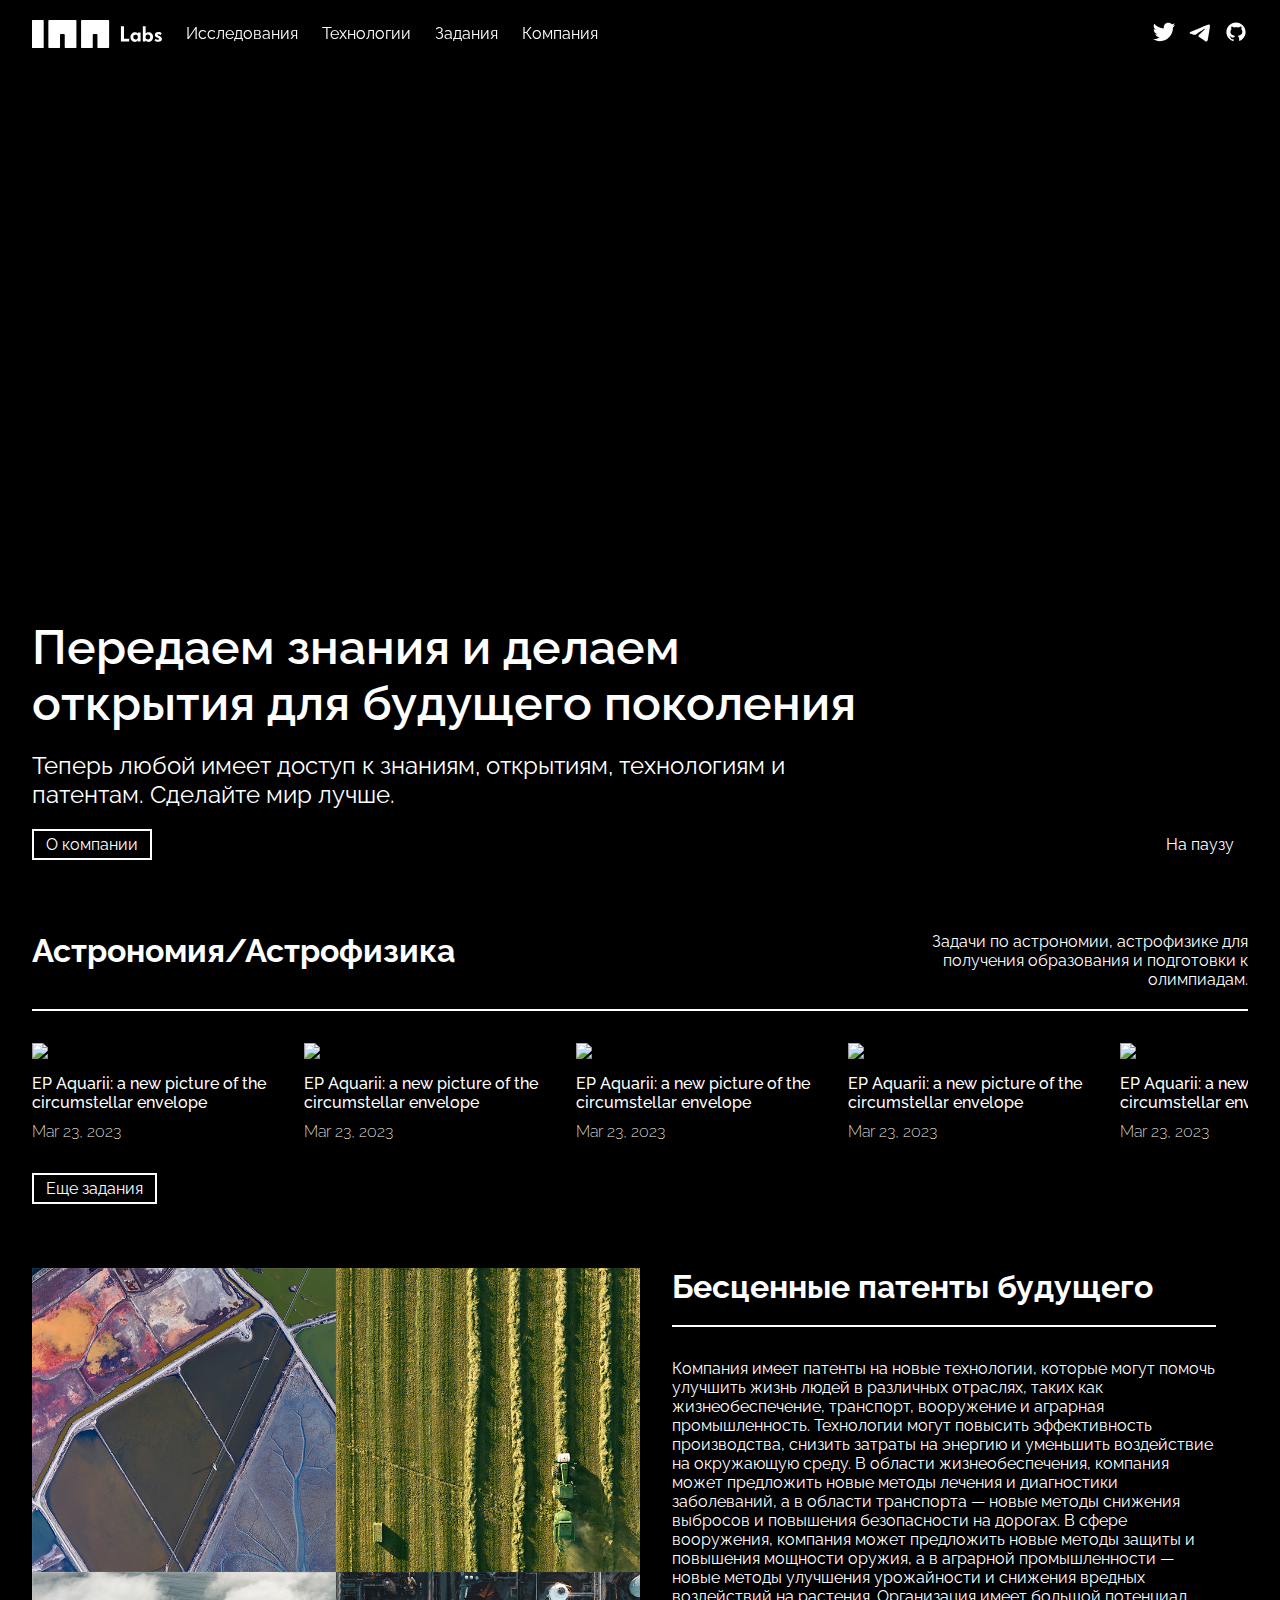
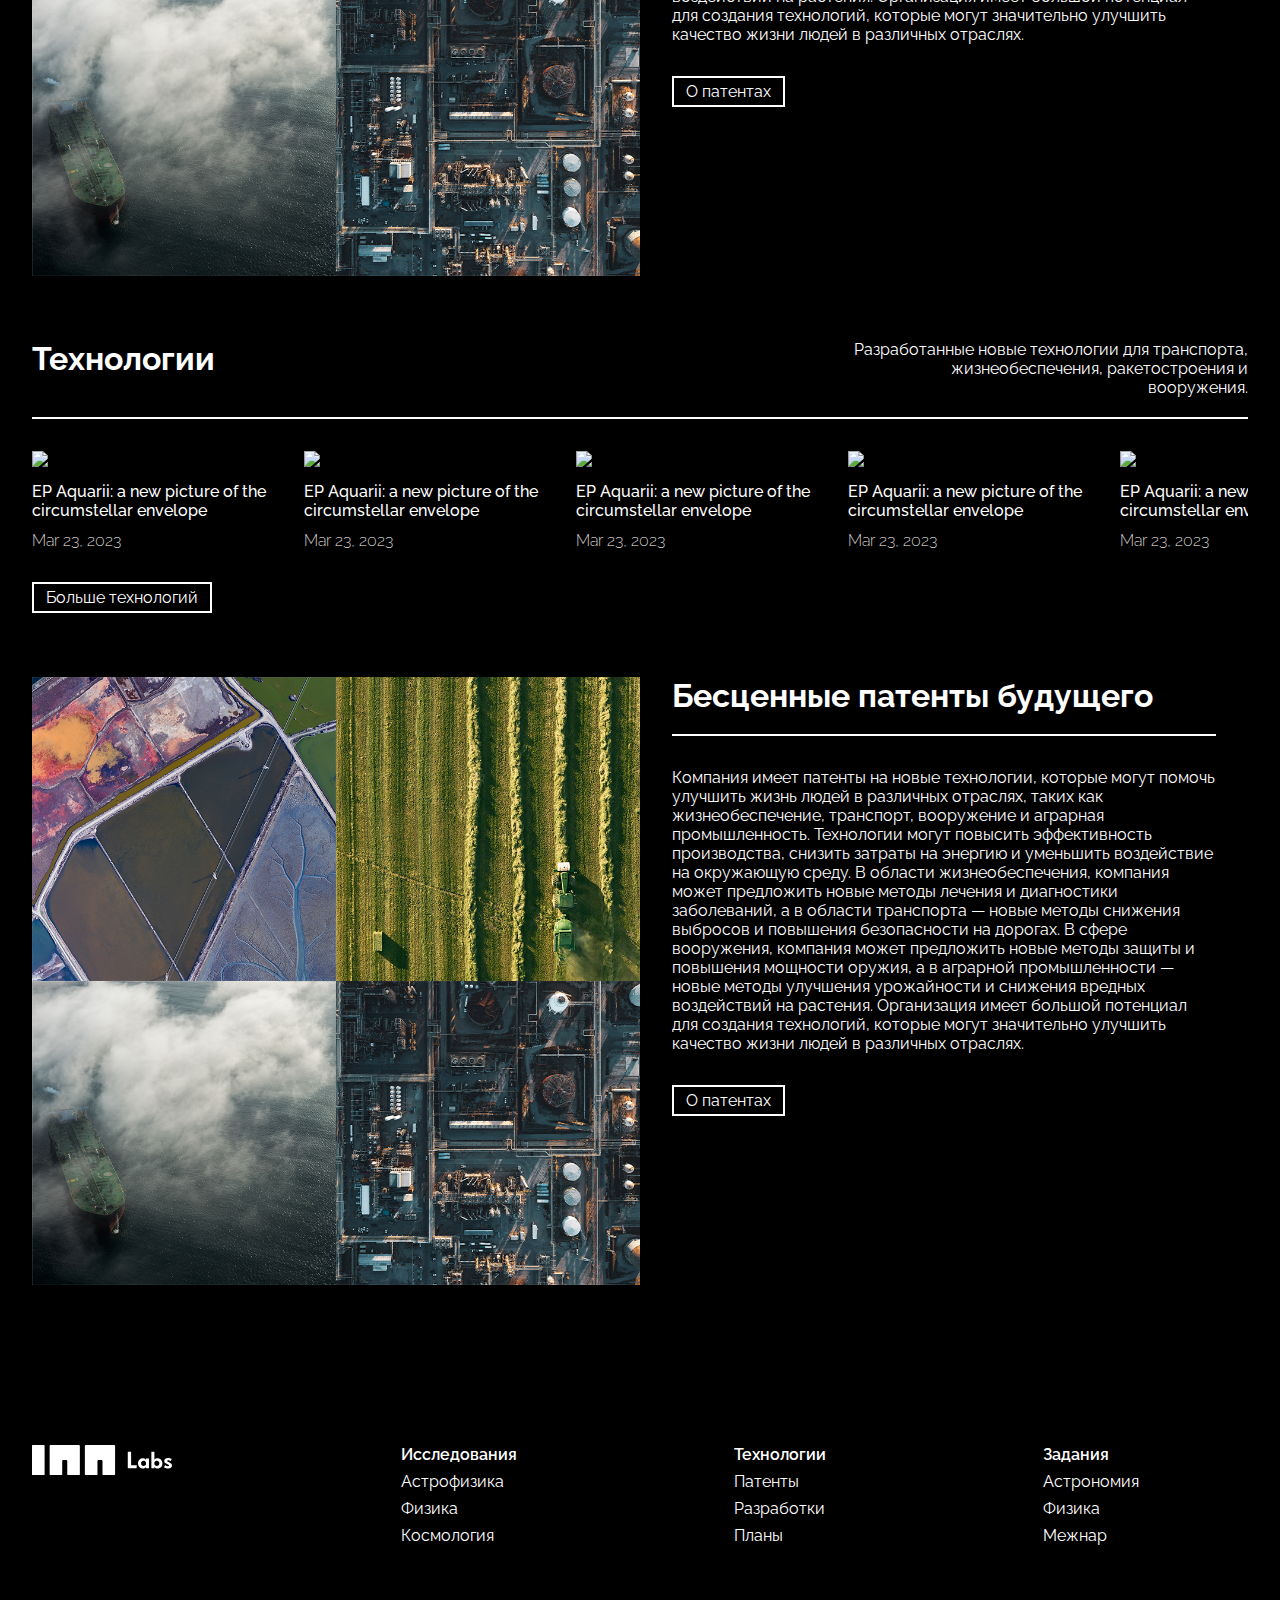
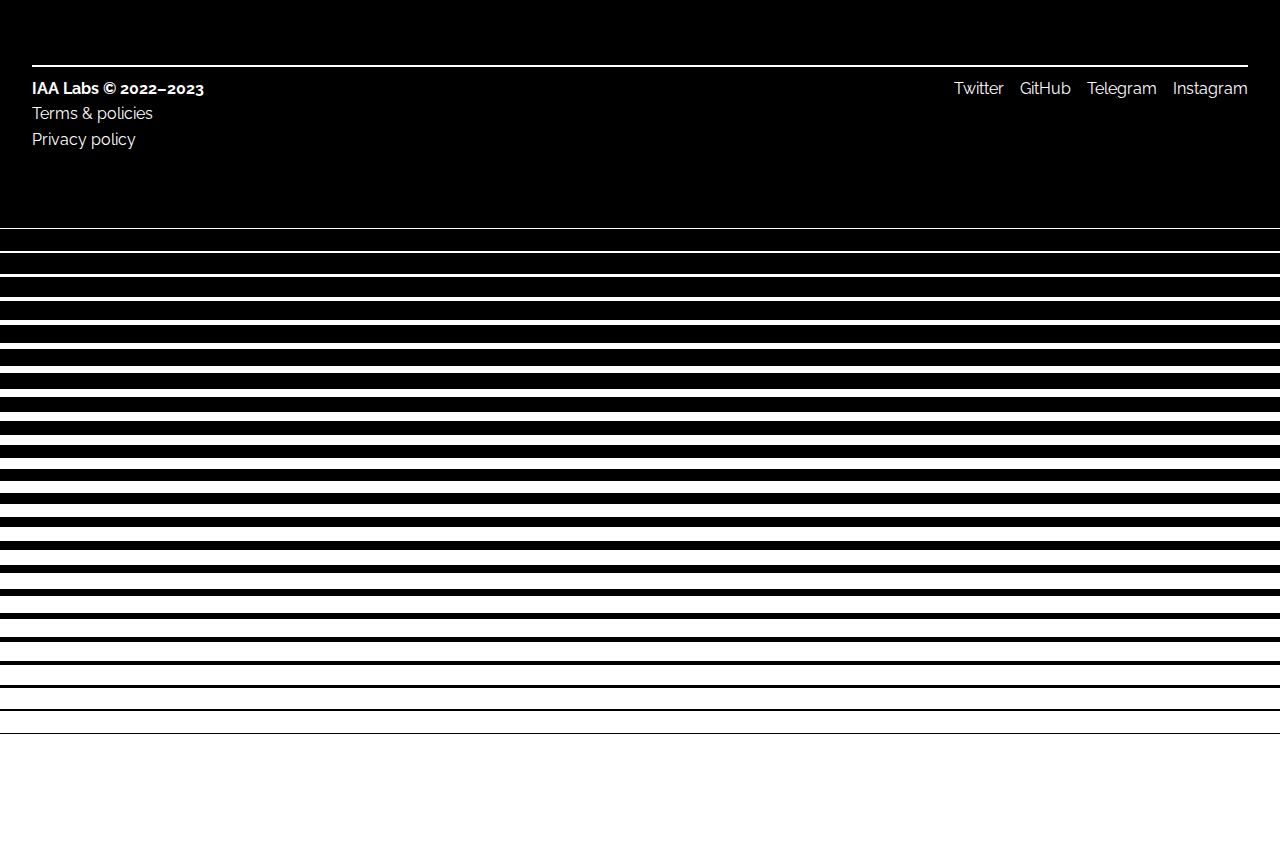
==== index.html @ f383a601 "-" ====
<!DOCTYPE html>
<html lang="en-US">

<head>
    <meta charset="utf-8">
    <title>IAA Labs</title>
    <meta name="viewport" content="width=device-width, initial-scale=1.0">
    <meta name="description" content="">
    <meta property="og:title" content="IAA Labs">
    <meta property="og:description" content="Передаем знания и делаем открытия для будущего поколения">
    <meta property="og:image"
        content="https://iaa2005/images/iaa-labs.jpeg">
    <meta property="og:image:alt" content="IAA Labs logo on the background of a spacecraft on an exoplanet where a strong storm is raging.">
    <meta name="twitter:card" content="summary_large_image">
    <meta name="twitter:site" content="@iaa2005">
    <meta name="twitter:image"
        content="https://iaa2005/images/iaa-labs.jpeg">
    <link rel="stylesheet" href="./style.css">

    <link rel="preconnect" href="https://fonts.googleapis.com">
    <link rel="preconnect" href="https://fonts.gstatic.com" crossorigin>
    <link
        href="https://fonts.googleapis.com/css2?family=Raleway:ital,wght@0,100;0,200;0,300;0,400;0,500;0,600;0,700;0,800;0,900;1,100;1,200;1,300;1,400;1,500;1,600;1,700;1,800;1,900&display=swap"
        rel="stylesheet">

    <link rel="apple-touch-icon" sizes="180x180" href="./apple-touch-icon.png">
    <link rel="icon" type="image/png" sizes="32x32" href="./favicon-32x32.png">
    <link rel="icon" type="image/png" sizes="16x16" href="./favicon-16x16.png">
    <link rel="manifest" href="./site.webmanifest">
    <script src="https://ajax.googleapis.com/ajax/libs/jquery/3.5.1/jquery.min.js"></script>
    <script type="text/javascript" src="./index.js"></script>
</head>

<body>
    <header>
        <div class="header-menu">
            <a class="logo-href" href="https://iaa2005.tk">
                <svg class="logo-img" version="1.1" xmlns="http://www.w3.org/2000/svg" x="0px" y="0px"
                    viewBox="0 0 802.7 173.2">
                    <path d="M476.4,5.2V168c0,2.9-2.3,5.2-5.2,5.2l0,0h-61.8c-2.9,0-5.2-2.3-5.2-5.2l0,0V91.8c0-2.9-2.3-5.2-5.2-5.2l0,0
                        h-18.5c-2.9,0-5.2,2.3-5.2,5.2l0,0V168c0,2.9-2.3,5.2-5.2,5.2l0,0h-61.8c-2.9,0-5.2-2.3-5.2-5.2l0,0V5.2c0-2.9,2.3-5.2,5.2-5.2l0,0
                        h162.8C474.1,0,476.4,2.3,476.4,5.2L476.4,5.2z M101.1,5.2V168c0,2.9,2.3,5.2,5.2,5.2l0,0H168c2.9,0,5.2-2.3,5.2-5.2l0,0V91.8
                        c0-2.9,2.3-5.2,5.2-5.2l0,0h18.5c2.9,0,5.2,2.3,5.2,5.2l0,0V168c0,2.9,2.3,5.2,5.2,5.2l0,0h61.8c2.9,0,5.2-2.3,5.2-5.2l0,0V5.2
                        c0-2.9-2.3-5.2-5.2-5.2l0,0H106.3C103.4,0,101.1,2.3,101.1,5.2z M68.7,0H3.5C1.6,0,0,1.6,0,3.5v166.3c0,1.9,1.6,3.5,3.5,3.5h65.2
                        c1.9,0,3.5-1.6,3.5-3.5l0,0V3.5C72.2,1.6,70.6,0,68.7,0L68.7,0L68.7,0z M601.1,116.1l-1.6,17h-50.3v-95h19.1v78
                        C568.3,116.1,601.1,116.1,601.1,116.1z M670.6,133h-17.3v-7.2c-2.4,3.3-5.1,5.7-7.9,7.1c-2.8,1.4-6.1,2.2-9.9,2.2
                        c-7.9,0-14.5-2.8-19.8-8.5s-7.9-12.8-7.9-21.3s2.7-15.6,8.2-21.1s12.3-8.4,20.5-8.4c3.3,0,6.2,0.6,8.8,1.8c2.5,1.2,5.2,3.4,8.1,6.4
                        v-6.9h17.3L670.6,133L670.6,133z M653.5,111.5V99.8c-1-2.8-2.8-5.1-5.3-6.8c-2.5-1.7-5.3-2.6-8.5-2.6c-4.2,0-7.6,1.4-10.3,4.2
                        c-2.7,2.8-4,6.4-4,10.8c0,4.5,1.3,8.2,4,11c2.7,2.9,6,4.3,10.1,4.3c3.1,0,5.9-0.8,8.4-2.5C650.5,116.6,652.3,114.4,653.5,111.5z
                         M747.8,105.4c0,8.4-2.6,15.4-7.9,21.1c-5.3,5.7-11.8,8.6-19.5,8.6c-3.8,0-7.1-0.7-10-2.2s-5.7-4-8.6-7.4v7.5h-17.3V38h17.3v46.1
                        c2.7-3,5.4-5.2,8.2-6.6s6-2.1,9.4-2.1c8.1,0,14.8,2.9,20.2,8.6C745.1,89.9,747.8,97,747.8,105.4z M730.2,105.4c0-4.4-1.4-8-4.1-10.9
                        c-2.7-2.9-6.1-4.4-10.1-4.4c-3.4,0-6.3,0.9-8.8,2.7c-2.5,1.8-4.4,4.3-5.5,7.6v10c1.2,3.3,3,5.8,5.4,7.5c2.4,1.8,5.3,2.7,8.6,2.7
                        c4,0,7.5-1.4,10.3-4.3C728.8,113.5,730.2,109.9,730.2,105.4z M802.7,118c0,4.9-1.9,9-5.7,12.1s-9,4.7-15.5,4.7
                        c-2.8,0-5.4-0.2-7.8-0.6c-2.4-0.4-4.9-1-7.3-1.9c-1.5-0.6-3-1.3-4.6-2.1c-1.5-0.8-3.2-1.7-4.9-2.8l6.1-12c2.7,1.9,5.5,3.5,8.4,4.6
                        s5.5,1.7,7.9,1.7c2.1,0,3.7-0.3,4.7-1s1.5-1.7,1.5-3.1s-0.5-2.6-1.5-3.5s-3.2-2.1-6.6-3.7l-1.6-0.7c-4.5-2-7.6-3.5-9.2-4.5
                        c-1.6-1-3.1-2.2-4.6-3.6c-1.2-1.2-2.1-2.6-2.7-4.2c-0.6-1.6-0.9-3.4-0.9-5.5c0-5.3,2-9.4,5.9-12.5c4-3.1,9.4-4.6,16.2-4.6
                        c3.7,0,7.1,0.4,10.2,1.2c3.1,0.8,6.5,2.1,10.2,4l-5.7,12.9c-2.4-1.6-4.8-2.8-7.3-3.6c-2.4-0.8-4.8-1.3-7.1-1.3c-1.8,0-3.1,0.3-4,1
                        c-0.9,0.6-1.4,1.5-1.4,2.7c0,1,0.5,1.9,1.4,2.8c0.9,0.8,2.5,1.8,4.7,2.8l1.6,0.7c7.8,3.6,13,6.8,15.6,9.6
                        C801.4,110.4,802.7,113.9,802.7,118z" />
                </svg>
            </a>
            <a class="menu-text">Исследования</a>
            <a class="menu-text">Технологии</a>
            <a class="menu-text">Задания</a>
            <a class="menu-text">Компания</a>
        </div>
        <div class="header-in-2">
            <a href="https://twitter.com/iaa2005">
                <svg class="img-social" version="1.1" xmlns="http://www.w3.org/2000/svg"
                    xmlns:xlink="http://www.w3.org/1999/xlink" x="0px" y="0px" viewBox="0 0 48 48">
                    <path d="M46.5,10c-1.7,0.7-3.4,1.3-5.2,1.5c1.9-1.1,3.4-3,4.1-5.1c-1.9,1.1-3.7,1.9-5.8,2.3c-1.9-1.9-4.3-3-6.9-3
		c-5.1,0-9.2,4.1-9.2,9.2c0,0.8,0,1.5,0.2,2.1C15.9,16.6,9.2,13,4.7,7.4c-0.9,1.3-1.3,3-1.3,4.7c0,3.2,1.7,6,4.1,7.7
		c-1.5-0.2-3-0.6-4.1-1.1c0,0,0,0,0,0.2c0,4.5,3.2,8.2,7.3,9c-0.7,0.2-1.5,0.4-2.4,0.4c-0.6,0-1.1,0-1.7-0.2
		c1.1,3.7,4.5,6.4,8.6,6.4c-3.2,2.4-7.1,3.9-11.4,3.9c-0.7,0-1.5,0-2.2-0.2c4.1,2.6,9,4.1,14.1,4.1c17.1,0,26.2-14.1,26.2-26.2
		c0-0.4,0-0.7,0-1.1C43.7,13.6,45.2,11.9,46.5,10" />
                </svg>
            </a>
            <a href="https://t.me/iaa2005">
                <svg class="img-social" version="1.1" xmlns="http://www.w3.org/2000/svg" x="0px" y="0px"
                    viewBox="0 0 96 96">
                    <path d="M11.7,47.2c25.1-11.1,57.7-24.5,62.2-26.4c11.8-4.9,15.4-3.9,13.6,6.9c-1.3,7.8-5,33.5-8,49.5
		c-1.8,9.5-5.7,10.6-12,6.5c-3-2-18.1-12-21.4-14.3c-3-2.1-7.1-4.7-1.9-9.8c1.8-1.8,13.9-13.3,23.3-22.3c1.2-1.2-0.3-3.1-1.7-2.2
		C53,43.5,35.4,55.2,33.2,56.8c-3.4,2.3-6.6,3.4-12.5,1.7c-4.4-1.3-8.7-2.8-10.4-3.4C3.9,52.9,5.4,50,11.7,47.2z" />
                </svg>
            </a>
            <a href="https://github.com/iaa2005">
                <svg class="img-social" version="1.1" id="Слой_1" xmlns="http://www.w3.org/2000/svg" x="0px" y="0px"
                    viewBox="0 0 90 90">
                    <path d="M45,9C25.1,9,9,25.1,9,45c0,16.9,11.6,31,27.3,34.9c-0.2-0.5-0.3-1.1-0.3-1.8V72c-1.5,0-3.9,0-4.5,0
		c-2.5,0-4.7-1.1-5.7-3c-1.2-2.2-1.4-5.5-4.3-7.6c-0.9-0.7-0.2-1.5,0.8-1.4c1.8,0.5,3.4,1.8,4.8,3.7c1.4,1.9,2.1,2.3,4.8,2.3
		c1.3,0,3.2-0.1,5.1-0.4c1-2.5,2.7-4.8,4.8-5.9C29.7,58.5,24,52.6,24,44.5c0-3.5,1.5-6.9,4-9.7c-0.8-2.8-1.9-8.6,0.3-10.8
		c5.4,0,8.7,3.5,9.4,4.4c2.7-0.9,5.6-1.4,8.7-1.4c3.1,0,6.1,0.5,8.8,1.4c0.8-0.9,4-4.4,9.4-4.4c2.2,2.2,1.1,8,0.3,10.8
		c2.5,2.8,4,6.2,4,9.7c0,8.1-5.7,14.1-17.7,15.3c3.3,1.7,5.7,6.6,5.7,10.2v8.2c0,0.3-0.1,0.5-0.1,0.8C70.9,74,81,60.7,81,45
		C81,25.1,64.9,9,45,9z" />
                </svg>
            </a>
        </div>
    </header>
    <div class="intro-div">
        <video class="video-intro-bg" id="video-intro-bg" src="./videos/intro-2.mp4" autoplay muted loop></video>
        <div class="intro-text">
            <div class="intro-text-in">
                <h1>Передаем знания и делаем открытия для будущего поколения</h1>
                <h2>Теперь любой имеет доступ к знаниям, открытиям, технологиям и патентам. Сделайте мир лучше.</h2>
                <button>О компании</button>
            </div>
        </div>
        <button class="pause-btn" id="pause-btn">На паузу</button>
    </div>
    <div class="docs-div">
        <div class="header-docs">
            <h1>Астрономия/Астрофизика</h1>
            <span>Задачи по астрономии, астрофизике для получения образования и подготовки к олимпиадам.</span>
        </div>
        <div class="rule"></div>
        <div class="docs-menu">
            <a class="doc-menu" href="https://arxiv.org/pdf/2304.01520.pdf">
                <img src="./images/asset-2.png">
                <h1>EP Aquarii: a new picture of the circumstellar envelope</h1>
                <span>Mar 23, 2023</span>
            </a>
            <a class="doc-menu" href="https://arxiv.org/pdf/2304.01520.pdf">
                <img src="./images/asset-2.png">
                <h1>EP Aquarii: a new picture of the circumstellar envelope</h1>
                <span>Mar 23, 2023</span>
            </a>
            <a class="doc-menu" href="https://arxiv.org/pdf/2304.01520.pdf">
                <img src="./images/asset-2.png">
                <h1>EP Aquarii: a new picture of the circumstellar envelope</h1>
                <span>Mar 23, 2023</span>
            </a>
            <a class="doc-menu" href="https://arxiv.org/pdf/2304.01520.pdf">
                <img src="./images/asset-2.png">
                <h1>EP Aquarii: a new picture of the circumstellar envelope</h1>
                <span>Mar 23, 2023</span>
            </a>
            <a class="doc-menu" href="https://arxiv.org/pdf/2304.01520.pdf">
                <img src="./images/asset-2.png">
                <h1>EP Aquarii: a new picture of the circumstellar envelope</h1>
                <span>Mar 23, 2023</span>
            </a>
            <a class="doc-menu" href="https://arxiv.org/pdf/2304.01520.pdf">
                <img src="./images/asset-2.png">
                <h1>EP Aquarii: a new picture of the circumstellar envelope</h1>
                <span>Mar 23, 2023</span>
            </a>
            <a class="doc-menu" href="https://arxiv.org/pdf/2304.01520.pdf">
                <img src="./images/asset-2.png">
                <h1>EP Aquarii: a new picture of the circumstellar envelope</h1>
                <span>Mar 23, 2023</span>
            </a>
        </div>
        <button class="white-btn">Еще задания</button>
    </div>

    <div class="project-div">
        <img src="./images/thechs.png">
        <div class="project-div-text">
            <h1>Бесценные патенты будущего</h1>
            <div class="rule"></div>
            <span>
                Компания имеет патенты на новые технологии, которые могут помочь улучшить жизнь людей в различных
                отраслях, таких как жизнеобеспечение, транспорт, вооружение и аграрная промышленность. Технологии могут
                повысить эффективность производства, снизить затраты на энергию и уменьшить воздействие на окружающую
                среду. В области жизнеобеспечения, компания может предложить новые методы лечения и диагностики
                заболеваний, а в области транспорта — новые методы снижения выбросов и повышения безопасности на
                дорогах. В сфере вооружения, компания может предложить новые методы защиты и повышения мощности оружия,
                а в аграрной промышленности — новые методы улучшения урожайности и снижения вредных воздействий на
                растения. Организация имеет большой потенциал для создания технологий, которые могут значительно
                улучшить качество жизни людей в различных отраслях.
            </span>
            <button class="white-btn">О патентах</button>
        </div>
    </div>

    <div class="docs-div">
        <div class="header-docs">
            <h1>Технологии</h1>
            <span>Разработанные новые технологии для транспорта, жизнеобеспечения, ракетостроения и вооружения.</span>
        </div>
        <div class="rule"></div>
        <div class="docs-menu">
            <a class="doc-menu" href="https://arxiv.org/pdf/2304.01520.pdf">
                <img src="./images/asset-2.png">
                <h1>EP Aquarii: a new picture of the circumstellar envelope</h1>
                <span>Mar 23, 2023</span>
            </a>
            <a class="doc-menu" href="https://arxiv.org/pdf/2304.01520.pdf">
                <img src="./images/asset-2.png">
                <h1>EP Aquarii: a new picture of the circumstellar envelope</h1>
                <span>Mar 23, 2023</span>
            </a>
            <a class="doc-menu" href="https://arxiv.org/pdf/2304.01520.pdf">
                <img src="./images/asset-2.png">
                <h1>EP Aquarii: a new picture of the circumstellar envelope</h1>
                <span>Mar 23, 2023</span>
            </a>
            <a class="doc-menu" href="https://arxiv.org/pdf/2304.01520.pdf">
                <img src="./images/asset-2.png">
                <h1>EP Aquarii: a new picture of the circumstellar envelope</h1>
                <span>Mar 23, 2023</span>
            </a>
            <a class="doc-menu" href="https://arxiv.org/pdf/2304.01520.pdf">
                <img src="./images/asset-2.png">
                <h1>EP Aquarii: a new picture of the circumstellar envelope</h1>
                <span>Mar 23, 2023</span>
            </a>
            <a class="doc-menu" href="https://arxiv.org/pdf/2304.01520.pdf">
                <img src="./images/asset-2.png">
                <h1>EP Aquarii: a new picture of the circumstellar envelope</h1>
                <span>Mar 23, 2023</span>
            </a>
            <a class="doc-menu" href="https://arxiv.org/pdf/2304.01520.pdf">
                <img src="./images/asset-2.png">
                <h1>EP Aquarii: a new picture of the circumstellar envelope</h1>
                <span>Mar 23, 2023</span>
            </a>
        </div>
        <button class="white-btn">Больше технологий</button>

    </div>

    <div class="project-div">
        <img src="./images/thechs.png">
        <div class="project-div-text">
            <h1>Бесценные патенты будущего</h1>
            <div class="rule"></div>
            <span>
                Компания имеет патенты на новые технологии, которые могут помочь улучшить жизнь людей в различных
                отраслях, таких как жизнеобеспечение, транспорт, вооружение и аграрная промышленность. Технологии могут
                повысить эффективность производства, снизить затраты на энергию и уменьшить воздействие на окружающую
                среду. В области жизнеобеспечения, компания может предложить новые методы лечения и диагностики
                заболеваний, а в области транспорта — новые методы снижения выбросов и повышения безопасности на
                дорогах. В сфере вооружения, компания может предложить новые методы защиты и повышения мощности оружия,
                а в аграрной промышленности — новые методы улучшения урожайности и снижения вредных воздействий на
                растения. Организация имеет большой потенциал для создания технологий, которые могут значительно
                улучшить качество жизни людей в различных отраслях.
            </span>
            <button class="white-btn">О патентах</button>
        </div>
    </div>

    <!-- <div class="docs-div">
        <div class="rule"></div>
        <div class="header-docs">
            <h1>Астрономия/Астрофизика</h1>
            <span>Задачи по астрономии, астрофизике для получения образования и подготовки к олимпиадам.</span>
        </div>
    </div> -->


    <footer>
        <div class="website-map">
            <a class="logo-footer-href" href="https://iaa2005.tk">
                <svg class="logo-footer" version="1.1" xmlns="http://www.w3.org/2000/svg" x="0px" y="0px"
                    viewBox="0 0 802.7 173.2">
                    <path d="M476.4,5.2V168c0,2.9-2.3,5.2-5.2,5.2l0,0h-61.8c-2.9,0-5.2-2.3-5.2-5.2l0,0V91.8c0-2.9-2.3-5.2-5.2-5.2l0,0
                    h-18.5c-2.9,0-5.2,2.3-5.2,5.2l0,0V168c0,2.9-2.3,5.2-5.2,5.2l0,0h-61.8c-2.9,0-5.2-2.3-5.2-5.2l0,0V5.2c0-2.9,2.3-5.2,5.2-5.2l0,0
                    h162.8C474.1,0,476.4,2.3,476.4,5.2L476.4,5.2z M101.1,5.2V168c0,2.9,2.3,5.2,5.2,5.2l0,0H168c2.9,0,5.2-2.3,5.2-5.2l0,0V91.8
                    c0-2.9,2.3-5.2,5.2-5.2l0,0h18.5c2.9,0,5.2,2.3,5.2,5.2l0,0V168c0,2.9,2.3,5.2,5.2,5.2l0,0h61.8c2.9,0,5.2-2.3,5.2-5.2l0,0V5.2
                    c0-2.9-2.3-5.2-5.2-5.2l0,0H106.3C103.4,0,101.1,2.3,101.1,5.2z M68.7,0H3.5C1.6,0,0,1.6,0,3.5v166.3c0,1.9,1.6,3.5,3.5,3.5h65.2
                    c1.9,0,3.5-1.6,3.5-3.5l0,0V3.5C72.2,1.6,70.6,0,68.7,0L68.7,0L68.7,0z M601.1,116.1l-1.6,17h-50.3v-95h19.1v78
                    C568.3,116.1,601.1,116.1,601.1,116.1z M670.6,133h-17.3v-7.2c-2.4,3.3-5.1,5.7-7.9,7.1c-2.8,1.4-6.1,2.2-9.9,2.2
                    c-7.9,0-14.5-2.8-19.8-8.5s-7.9-12.8-7.9-21.3s2.7-15.6,8.2-21.1s12.3-8.4,20.5-8.4c3.3,0,6.2,0.6,8.8,1.8c2.5,1.2,5.2,3.4,8.1,6.4
                    v-6.9h17.3L670.6,133L670.6,133z M653.5,111.5V99.8c-1-2.8-2.8-5.1-5.3-6.8c-2.5-1.7-5.3-2.6-8.5-2.6c-4.2,0-7.6,1.4-10.3,4.2
                    c-2.7,2.8-4,6.4-4,10.8c0,4.5,1.3,8.2,4,11c2.7,2.9,6,4.3,10.1,4.3c3.1,0,5.9-0.8,8.4-2.5C650.5,116.6,652.3,114.4,653.5,111.5z
                     M747.8,105.4c0,8.4-2.6,15.4-7.9,21.1c-5.3,5.7-11.8,8.6-19.5,8.6c-3.8,0-7.1-0.7-10-2.2s-5.7-4-8.6-7.4v7.5h-17.3V38h17.3v46.1
                    c2.7-3,5.4-5.2,8.2-6.6s6-2.1,9.4-2.1c8.1,0,14.8,2.9,20.2,8.6C745.1,89.9,747.8,97,747.8,105.4z M730.2,105.4c0-4.4-1.4-8-4.1-10.9
                    c-2.7-2.9-6.1-4.4-10.1-4.4c-3.4,0-6.3,0.9-8.8,2.7c-2.5,1.8-4.4,4.3-5.5,7.6v10c1.2,3.3,3,5.8,5.4,7.5c2.4,1.8,5.3,2.7,8.6,2.7
                    c4,0,7.5-1.4,10.3-4.3C728.8,113.5,730.2,109.9,730.2,105.4z M802.7,118c0,4.9-1.9,9-5.7,12.1s-9,4.7-15.5,4.7
                    c-2.8,0-5.4-0.2-7.8-0.6c-2.4-0.4-4.9-1-7.3-1.9c-1.5-0.6-3-1.3-4.6-2.1c-1.5-0.8-3.2-1.7-4.9-2.8l6.1-12c2.7,1.9,5.5,3.5,8.4,4.6
                    s5.5,1.7,7.9,1.7c2.1,0,3.7-0.3,4.7-1s1.5-1.7,1.5-3.1s-0.5-2.6-1.5-3.5s-3.2-2.1-6.6-3.7l-1.6-0.7c-4.5-2-7.6-3.5-9.2-4.5
                    c-1.6-1-3.1-2.2-4.6-3.6c-1.2-1.2-2.1-2.6-2.7-4.2c-0.6-1.6-0.9-3.4-0.9-5.5c0-5.3,2-9.4,5.9-12.5c4-3.1,9.4-4.6,16.2-4.6
                    c3.7,0,7.1,0.4,10.2,1.2c3.1,0.8,6.5,2.1,10.2,4l-5.7,12.9c-2.4-1.6-4.8-2.8-7.3-3.6c-2.4-0.8-4.8-1.3-7.1-1.3c-1.8,0-3.1,0.3-4,1
                    c-0.9,0.6-1.4,1.5-1.4,2.7c0,1,0.5,1.9,1.4,2.8c0.9,0.8,2.5,1.8,4.7,2.8l1.6,0.7c7.8,3.6,13,6.8,15.6,9.6
                    C801.4,110.4,802.7,113.9,802.7,118z" />
                </svg>
            </a>
            <div class="map-menu-out">
                <div class="map-menu">
                    <span>Исследования</span>
                    <a>Астрофизика</a>
                    <a>Физика</a>
                    <a>Космология</a>
                </div>
                <div class="map-menu">
                    <span>Технологии</span>
                    <a>Патенты</a>
                    <a>Разработки</a>
                    <a>Планы</a>
                </div>
                <div class="map-menu">
                    <span>Задания</span>
                    <a>Астрономия</a>
                    <a>Физика</a>
                    <a>Межнар</a>
                </div>
            </div>
        </div>
        <div class="rule"></div>
        <div class="footer-info">
            <div class="docs-and-title">
                <h1>IAA Labs © 2022–2023</h1>
                <a href="">Terms & policies</a>
                <a href="">Privacy policy</a>
            </div>
            <div class="socials-links">
                <a href="">Twitter</a>
                <a href="">GitHub</a>
                <a href="">Telegram</a>
                <a href="">Instagram</a>
            </div>
        </div>
    </footer>

    <div class="lines" aria-hidden="true">
        <div style="margin-top:23px"><!--[-->
            <div class="bg-primary" style="margin-top:0px;height:23px"></div>
            <div class="bg-primary" style="margin-top:1px;height:22px"></div>
            <div class="bg-primary" style="margin-top:2px;height:21px"></div>
            <div class="bg-primary" style="margin-top:3px;height:20px"></div>
            <div class="bg-primary" style="margin-top:4px;height:19px"></div>
            <div class="bg-primary" style="margin-top:5px;height:18px"></div>
            <div class="bg-primary" style="margin-top:6px;height:17px"></div>
            <div class="bg-primary" style="margin-top:7px;height:16px"></div>
            <div class="bg-primary" style="margin-top:8px;height:15px"></div>
            <div class="bg-primary" style="margin-top:9px;height:14px"></div>
            <div class="bg-primary" style="margin-top:10px;height:13px"></div>
            <div class="bg-primary" style="margin-top:11px;height:12px"></div>
            <div class="bg-primary" style="margin-top:12px;height:11px"></div>
            <div class="bg-primary" style="margin-top:13px;height:10px"></div>
            <div class="bg-primary" style="margin-top:14px;height:9px"></div>
            <div class="bg-primary" style="margin-top:15px;height:8px"></div>
            <div class="bg-primary" style="margin-top:16px;height:7px"></div>
            <div class="bg-primary" style="margin-top:17px;height:6px"></div>
            <div class="bg-primary" style="margin-top:18px;height:5px"></div>
            <div class="bg-primary" style="margin-top:19px;height:4px"></div>
            <div class="bg-primary" style="margin-top:20px;height:3px"></div>
            <div class="bg-primary" style="margin-top:21px;height:2px"></div>
            <div class="bg-primary" style="margin-top:22px;height:1px"></div>
            <div class="bg-primary" style="margin-top:23px;height:0px"></div><!--]-->
            <div class="bg-primary-2"></div>
        </div>
    </div>
</body>

</html>
---- style.css ----
:root {
    --font: 'Raleway', sans-serif;
    --primary-color: white;
    --secondary-color: black;
    --secondary-color-2: black;
}

html {
    background-color: var(--secondary-color);
}

a {
    text-decoration: none;
    color: var(--primary-color);
}

body {
    background-color: var(--secondary-color);
    max-width: 1504px;
    margin: auto;
    color: var(--primary-color);
    font-family: var(--font);
}

header {
    max-width: calc(1504px - 64px);
    width: -webkit-fill-available;
    padding: 20px 32px;
    display: flex;
    position: fixed;
    align-items: center;
    z-index: 1;
    gap: 52px;
    justify-content: space-between;
    transition: background-color 0.3s;
}

.header-in-2 {
    display: flex;
    gap: 12px;
    width: fit-content;
    height: fit-content;
}

.header-in-2 a {
    color: -webkit-link;
    text-decoration-line: underline;
    cursor: auto;
}

.header-in-2 a img,
.header-in-2 a svg {
    width: 24px;
    fill: var(--primary-color);
}

.header-menu {
    display: flex;
    align-items: center;
    gap: 24px;
}

.menu-text {
    border-bottom: 1px solid transparent;
}

.menu-text:hover {
    border-bottom: 1px solid var(--primary-color);
    cursor: pointer;
}

.logo-href {
    width: 130px;
    height: fit-content;
    display: block;
}

.logo-img {
    max-width: 130px;
    display: block;
    fill: var(--primary-color);
}

.intro-div {
    height: 100vh;
    width: -webkit-fill-available;
}

.video-intro-bg {
    width: 100vw;
    height: 100vh;
    max-width: 1504px;
    object-fit: cover;
}

.intro-text {
    display: flex;
    position: absolute;
    top: 0;
    width: calc(100vw - 64px);
    max-width: calc(1504px - 64px);
    background-color: rgba(0, 0, 0, 0.15);
    height: calc(100vh - 100px);
    padding: 60px 32px 40px 32px;
    font-weight: 300;
    flex-direction: column;
}

.intro-text-in {
    height: fit-content;
    max-width: 840px;
    width: calc(100vw - 40px);
    margin-top: auto;
}

.intro-text-in h1 {
    margin-bottom: 0;
    font-weight: 600;
    font-size: 48px;
}

.intro-text-in h2 {
    margin: 20px 0px;
    font-weight: 400;
}

.intro-text-in button {
    width: fit-content;
    padding: 4px 12px;
    border: 2px solid var(--primary-color);
    background-color: transparent;
    font-family: var(--font);
    color: var(--primary-color);
    font-size: 16px;
    font-weight: 400;
}

.intro-text-in button:hover {
    cursor: pointer;
    background-color: var(--primary-color);
    color: var(--secondary-color);
}

.pause-btn {
    width: fit-content;
    padding: 6px 14px;
    border: none;
    background-color: var(--secondary-color);
    font-family: var(--font);
    color: var(--primary-color);
    font-size: 16px;
    font-weight: 400;
    position: absolute;
    bottom: 40px;
    right: calc(max(100vw - 1504px, 0px)/2 + 32px);
}

.pause-btn:hover {
    cursor: pointer;
    background-color: var(--primary-color);
    color: var(--secondary-color);
}

.docs-div {
    max-width: calc(1504px - 64px);
    padding: 32px;
}

.header-docs {
    display: flex;
    max-width: calc(1504px - 64px);
    justify-content: space-between;
}

.header-docs h1 {
    margin: 0;
}

.header-docs span {
    max-width: 400px;
    text-align: right;
}

.rule {
    margin: 20px 0px 32px 0px;
    height: 2px;
    width: -webkit-fill-available;
    max-width: calc(1504px - 64px);
    background-color: var(--primary-color);
}

.docs-menu {
    display: flex;
    gap: 32px;
    overflow-x: scroll;
}

/* Hide scrollbar for Chrome, Safari and Opera */
.docs-menu::-webkit-scrollbar {
    display: none;
}

/* Hide scrollbar for IE, Edge and Firefox */
.docs-menu {
    -ms-overflow-style: none;
    /* IE and Edge */
    scrollbar-width: none;
    /* Firefox */
}

.doc-menu {
    min-width: 240px;
    text-decoration: none;
    color: var(--primary-color);
}

.doc-menu img {
    width: -webkit-fill-available;
}

.doc-menu h1 {
    font-size: 16px;
    font-weight: 500;
}

.doc-menu span {
    font-size: 16px;
    font-weight: 200;
}

.white-btn {
    width: fit-content;
    padding: 4px 12px;
    border: 2px solid var(--primary-color);
    background-color: transparent;
    font-family: var(--font);
    color: var(--primary-color);
    font-size: 16px;
    font-weight: 400;
    margin-top: 32px;
}

.white-btn:hover {
    cursor: pointer;
    background-color: var(--primary-color);
    color: var(--secondary-color);
}

.project-div {
    padding: 32px;
    display: flex;
}

.project-div img {
    max-width: calc(min(620px, 50%));
    height: intrinsic;
}

.project-div-text {
    display: flex;
    flex-direction: column;
    width: -webkit-fill-available;
    padding: 0px 32px;
}

.project-div-text .rule {
    width: -webkit-fill-available;
}

.project-div-text h1 {
    margin: 0;
}

footer {
    width: calc(100vw - 64px);
    max-width: calc(1504px - 64px);
    padding: 32px;
    padding-top: 64px;
    margin-top: 64px;
}

footer .rule {
    margin-bottom: 12px;
    margin-top: 32px;
}

.logo-footer-href {
    width: 140px;
    height: fit-content;
    margin-right: 120px;
}

.logo-footer {
    width: 140px;
    fill: var(--primary-color);
}

.website-map {
    display: flex;
    justify-content: space-between;
    align-items: flex-start;
    margin-bottom: 120px;
}

.map-menu-out {
    display: flex;
    justify-content: space-around;
    width: -webkit-fill-available;
}

.map-menu {
    display: grid;
    gap: 8px;
}

.map-menu span {
    font-weight: 600;
}

.footer-info {
    display: flex;
    justify-content: space-between;
}

.docs-and-title {
    display: flex;
    flex-direction: column;
    gap: 6px;
}

.footer-info div h1 {
    font-size: 16px;
    font-weight: 700;
    margin: 0;
}

.socials-links {
    display: flex;
    flex-direction: row;
    gap: 16px;
}

.socials-links a,
.docs-and-title a {
    border-bottom: 1px solid transparent;
    height: fit-content;
    width: fit-content;
}

.socials-links a:hover,
.docs-and-title a:hover {
    border-bottom: 1px solid var(--primary-color);
    cursor: pointer;
}

.lines {
    background-color: var(--primary-color);
}

.bg-primary {
    background-color: var(--secondary-color);
}

.bg-primary-2 {
    background-color: var(--primary-color);
    height: 98px;
}

@media screen and (max-width: 920px) {
    .menu-text {
        display: none;
    }

    .header-in-2 {
        display: none;
    }

    .header-docs {
        display: flex;
        flex-direction: column;
        gap: 16px;
    }

    .header-docs span {
        max-width: -webkit-fill-available;
        text-align: left;
    }

    .project-div {
        flex-direction: column;
    }

    .project-div img {
        max-width: -webkit-fill-available;
        height: auto;
    }

    .project-div-text {
        padding: 32px 0px;
    }

    .website-map {
        flex-direction: column;
        gap: 32px;
    }

    .map-menu-out {
        display: grid;
        justify-content: space-between;
        grid-template-columns: repeat(2, 1fr);
        gap: 32px;
    }

    .footer-info {
        display: grid;
        grid-template-columns: repeat(2, 1fr);
        gap: 32px;
    }

    .socials-links {
        flex-direction: column;
        gap: 6px;
    }
}
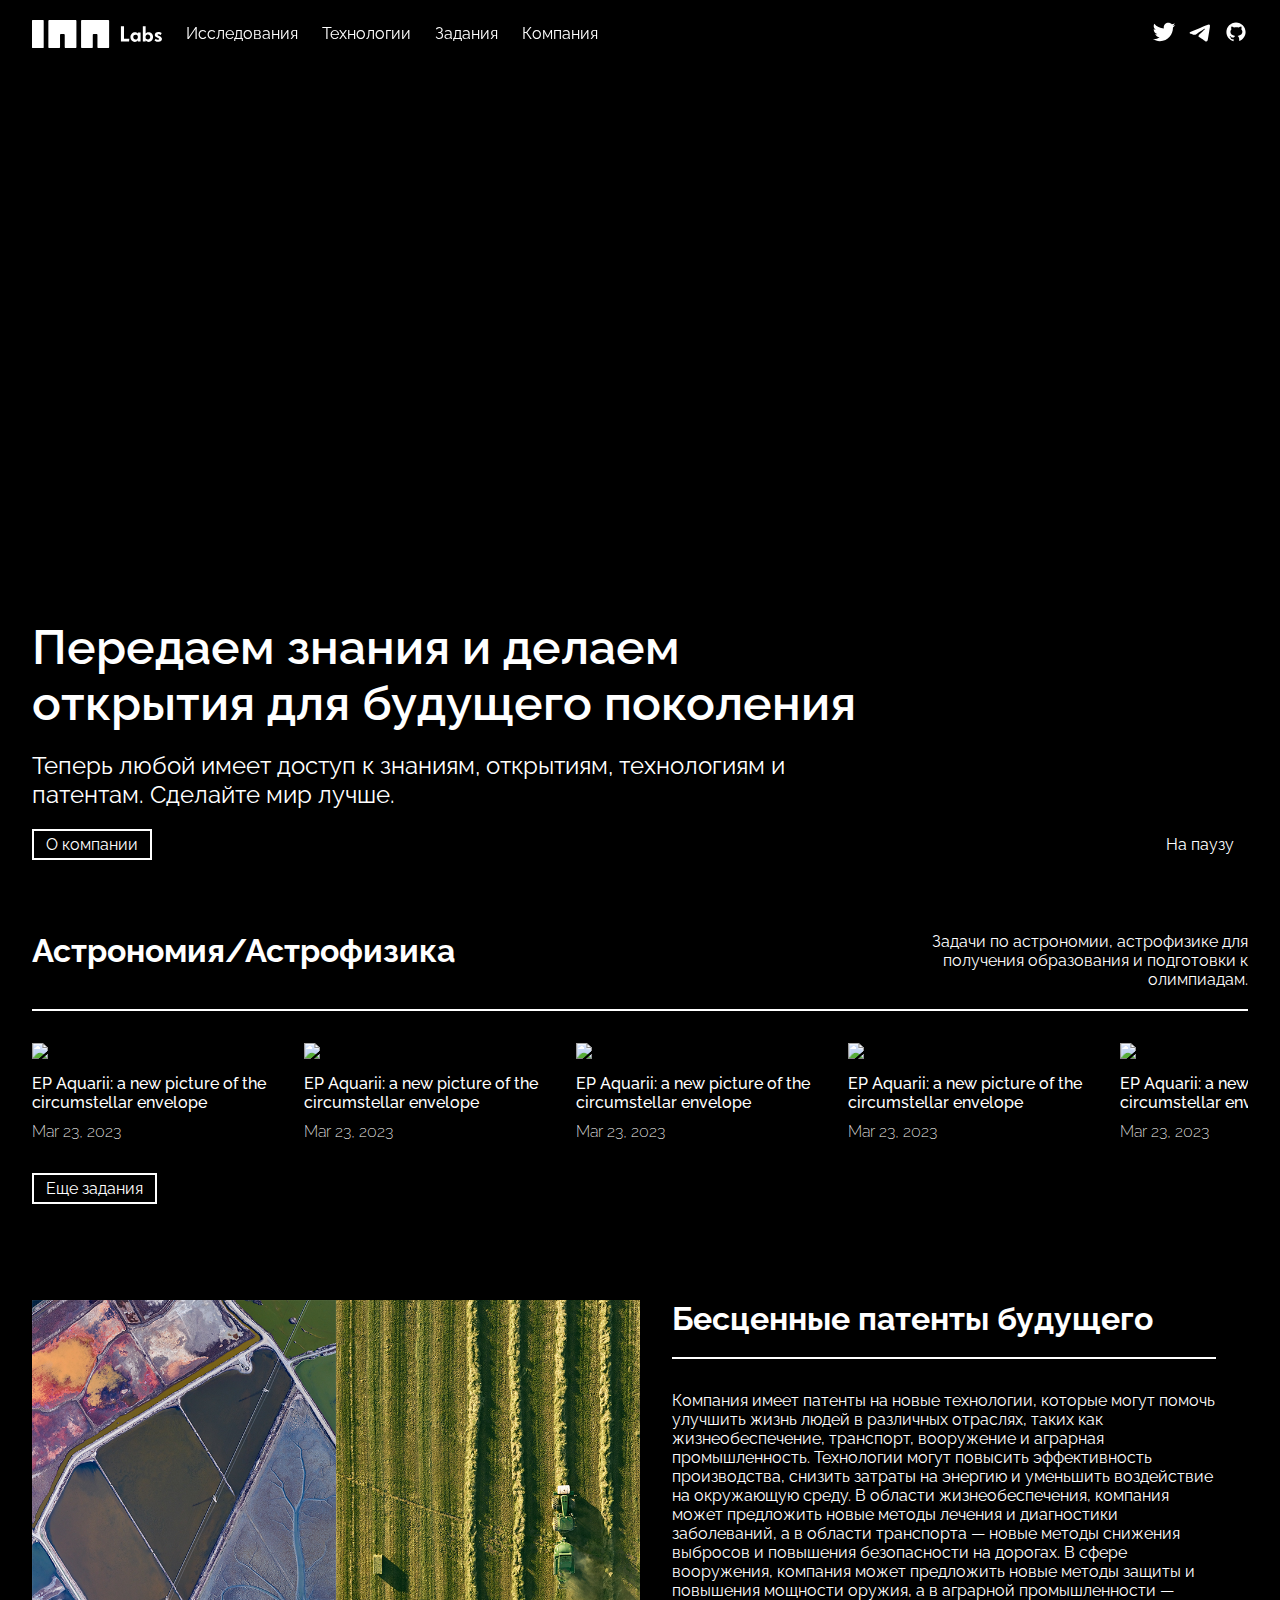
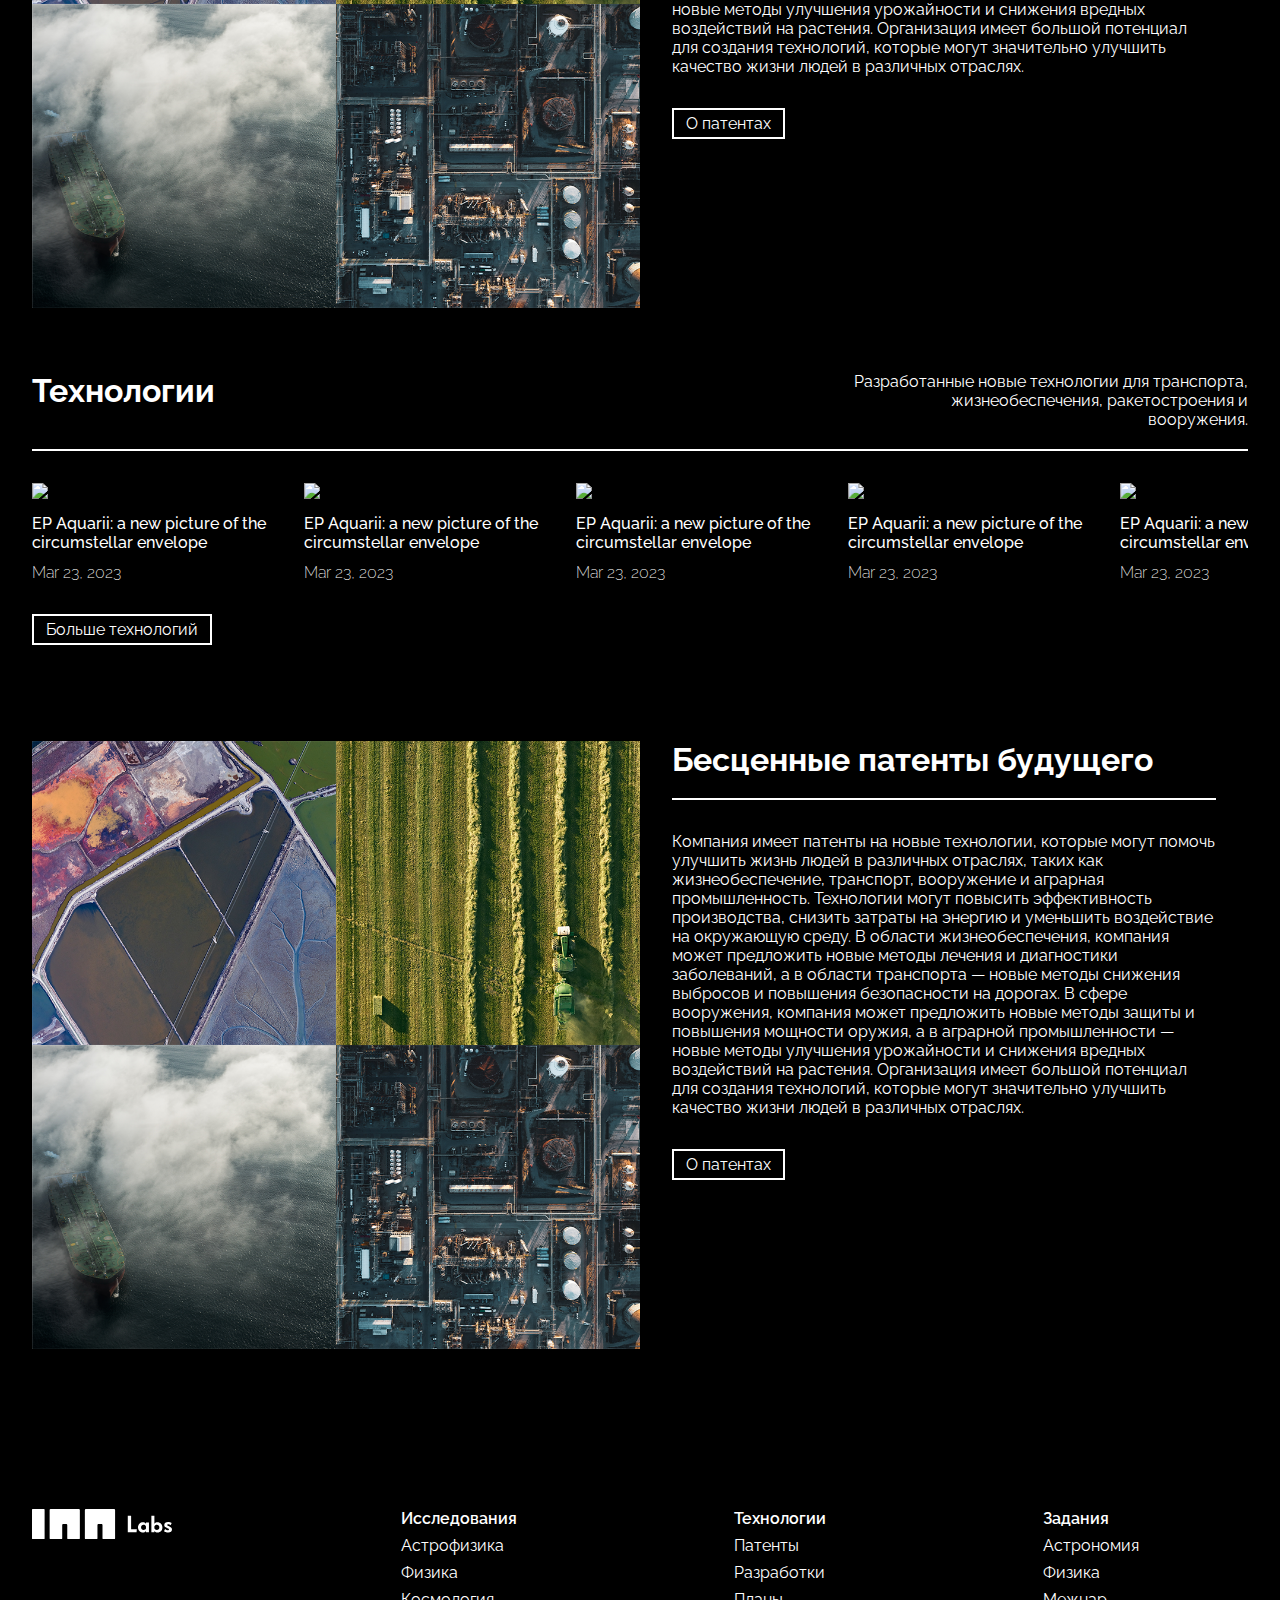
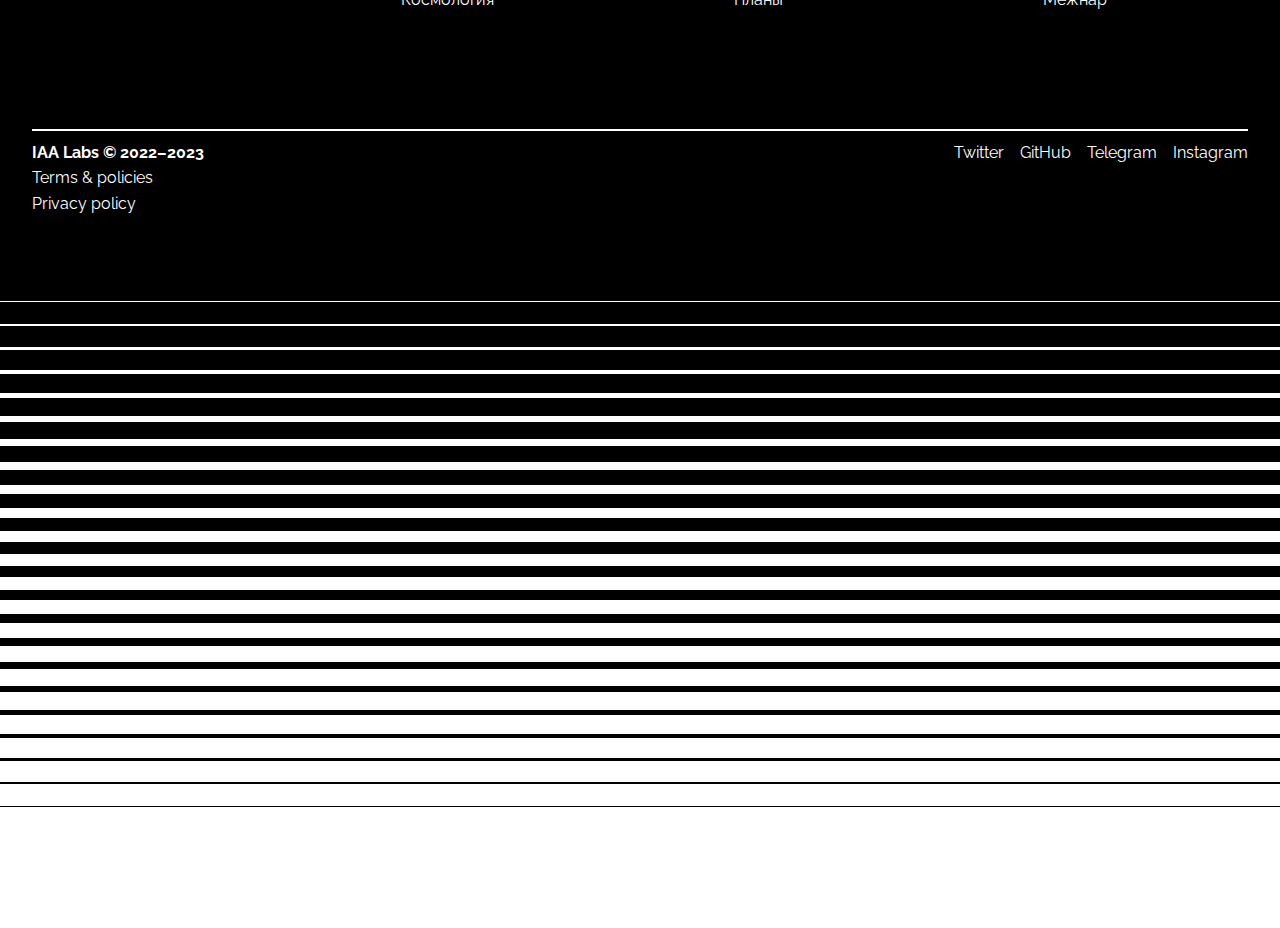
==== commit 3bfa5da7: "-" ====
--- a/index.html
+++ b/index.html
@@ -9,12 +9,12 @@
     <meta property="og:title" content="IAA Labs">
     <meta property="og:description" content="Передаем знания и делаем открытия для будущего поколения">
     <meta property="og:image"
-        content="https://iaa2005/images/iaa-labs.jpeg">
+        content="https://iaa2005.tk/images/iaa-labs.jpeg">
     <meta property="og:image:alt" content="IAA Labs logo on the background of a spacecraft on an exoplanet where a strong storm is raging.">
     <meta name="twitter:card" content="summary_large_image">
     <meta name="twitter:site" content="@iaa2005">
     <meta name="twitter:image"
-        content="https://iaa2005/images/iaa-labs.jpeg">
+        content="https://iaa2005.tk/images/iaa-labs.jpeg">
     <link rel="stylesheet" href="./style.css">
 
     <link rel="preconnect" href="https://fonts.googleapis.com">
@@ -97,15 +97,17 @@
         </div>
     </header>
     <div class="intro-div">
-        <video class="video-intro-bg" id="video-intro-bg" src="./videos/intro-2.mp4" autoplay muted loop></video>
+        <video class="video-intro-bg" id="video-intro-bg" src="./videos/intro-2.mp4" autoplay loop muted playsinline></video>
         <div class="intro-text">
             <div class="intro-text-in">
                 <h1>Передаем знания и делаем открытия для будущего поколения</h1>
                 <h2>Теперь любой имеет доступ к знаниям, открытиям, технологиям и патентам. Сделайте мир лучше.</h2>
-                <button>О компании</button>
+                <div style="display: flex; justify-content: space-between;">
+                    <button class="invert-btn">О компании</button>
+                    <button class="pause-btn" id="pause-btn">На паузу</button>
+                </div>
             </div>
         </div>
-        <button class="pause-btn" id="pause-btn">На паузу</button>
     </div>
     <div class="docs-div">
         <div class="header-docs">
@@ -314,7 +316,7 @@
     </footer>
 
     <div class="lines" aria-hidden="true">
-        <div style="margin-top:23px"><!--[-->
+        <div>
             <div class="bg-primary" style="margin-top:0px;height:23px"></div>
             <div class="bg-primary" style="margin-top:1px;height:22px"></div>
             <div class="bg-primary" style="margin-top:2px;height:21px"></div>
@@ -338,10 +340,12 @@
             <div class="bg-primary" style="margin-top:20px;height:3px"></div>
             <div class="bg-primary" style="margin-top:21px;height:2px"></div>
             <div class="bg-primary" style="margin-top:22px;height:1px"></div>
-            <div class="bg-primary" style="margin-top:23px;height:0px"></div><!--]-->
+            <div class="bg-primary" style="margin-top:23px;height:0px"></div>
             <div class="bg-primary-2"></div>
         </div>
     </div>
+
+
 </body>
 
 </html>--- a/style.css
+++ b/style.css
@@ -1,8 +1,16 @@
 :root {
     --font: 'Raleway', sans-serif;
-    --primary-color: white;
-    --secondary-color: black;
-    --secondary-color-2: black;
+    --primary-color: rgb(255, 255, 255);
+    --primary-color-invert: rgb(255, 255, 255);
+    --secondary-color: rgb(0, 0, 0);
+    --secondary-color-footer: rgb(0, 0, 0);
+    --header-primary-top-color: rgb(255, 255, 255);
+    --header-primary-scroll-color: rgb(255, 255, 255);
+    --header-secondary-top-color: rgba(0, 0, 0, 0);
+    --header-secondary-scroll-color: rgb(0, 0, 0);
+
+    --header-primary: var(--header-primary-top-color);
+    --header-secondary: var(--header-secondary-top-color);
 }
 
 html {
@@ -32,7 +40,9 @@
     z-index: 1;
     gap: 52px;
     justify-content: space-between;
-    transition: background-color 0.3s;
+    transition: background-color 0.3s, color 0.3s;
+    color: var(--header-primary);
+    background-color: var(--header-secondary);
 }
 
 .header-in-2 {
@@ -48,10 +58,10 @@
     cursor: auto;
 }
 
-.header-in-2 a img,
 .header-in-2 a svg {
     width: 24px;
-    fill: var(--primary-color);
+    transition: fill 0.3s;
+    fill: var(--header-primary);
 }
 
 .header-menu {
@@ -62,6 +72,8 @@
 
 .menu-text {
     border-bottom: 1px solid transparent;
+    transition: color 0.3s;
+    color: var(--header-primary);
 }
 
 .menu-text:hover {
@@ -78,17 +90,22 @@
 .logo-img {
     max-width: 130px;
     display: block;
-    fill: var(--primary-color);
+}
+.logo-img path {
+    transition: fill 0.3s;
+    fill: var(--header-primary);
 }
 
 .intro-div {
     height: 100vh;
+    min-height: 640px;
     width: -webkit-fill-available;
 }
 
 .video-intro-bg {
     width: 100vw;
     height: 100vh;
+    min-height: 640px;
     max-width: 1504px;
     object-fit: cover;
 }
@@ -101,6 +118,7 @@
     max-width: calc(1504px - 64px);
     background-color: rgba(0, 0, 0, 0.15);
     height: calc(100vh - 100px);
+    min-height: 540px;
     padding: 60px 32px 40px 32px;
     font-weight: 300;
     flex-direction: column;
@@ -117,14 +135,17 @@
     margin-bottom: 0;
     font-weight: 600;
     font-size: 48px;
+    color: var(--primary-color-invert)
 }
 
 .intro-text-in h2 {
     margin: 20px 0px;
     font-weight: 400;
-}
-
-.intro-text-in button {
+    font-size: 24px;
+    color: var(--primary-color-invert)
+}
+
+button {
     width: fit-content;
     padding: 4px 12px;
     border: 2px solid var(--primary-color);
@@ -135,10 +156,23 @@
     font-weight: 400;
 }
 
-.intro-text-in button:hover {
+button:hover {
     cursor: pointer;
     background-color: var(--primary-color);
     color: var(--secondary-color);
+}
+
+.invert-btn {
+    border: 2px solid var(--primary-color-invert);
+    background-color: transparent;
+    font-family: var(--font);
+    color: var(--primary-color-invert);
+}
+
+.invert-btn:hover {
+    cursor: pointer;
+    background-color: var(--primary-color-invert);
+    color: var(--primary-color);
 }
 
 .pause-btn {
@@ -164,6 +198,7 @@
 .docs-div {
     max-width: calc(1504px - 64px);
     padding: 32px;
+    padding-bottom: 64px;
 }
 
 .header-docs {
@@ -276,7 +311,9 @@
     max-width: calc(1504px - 64px);
     padding: 32px;
     padding-top: 64px;
-    margin-top: 64px;
+    padding-bottom: 64px;
+    background-color: var(--secondary-color-footer);
+    margin: 64px 0px 0px 0px;
 }
 
 footer .rule {
@@ -358,7 +395,7 @@
 }
 
 .bg-primary {
-    background-color: var(--secondary-color);
+    background-color: var(--secondary-color-footer);
 }
 
 .bg-primary-2 {
@@ -421,4 +458,16 @@
         flex-direction: column;
         gap: 6px;
     }
+
+    .intro-text-in h1 {
+        margin-bottom: 0;
+        font-weight: 600;
+        font-size: 32px;
+    }
+    
+    .intro-text-in h2 {
+        margin: 20px 0px;
+        font-weight: 400;
+        font-size: 18px;
+    }
 }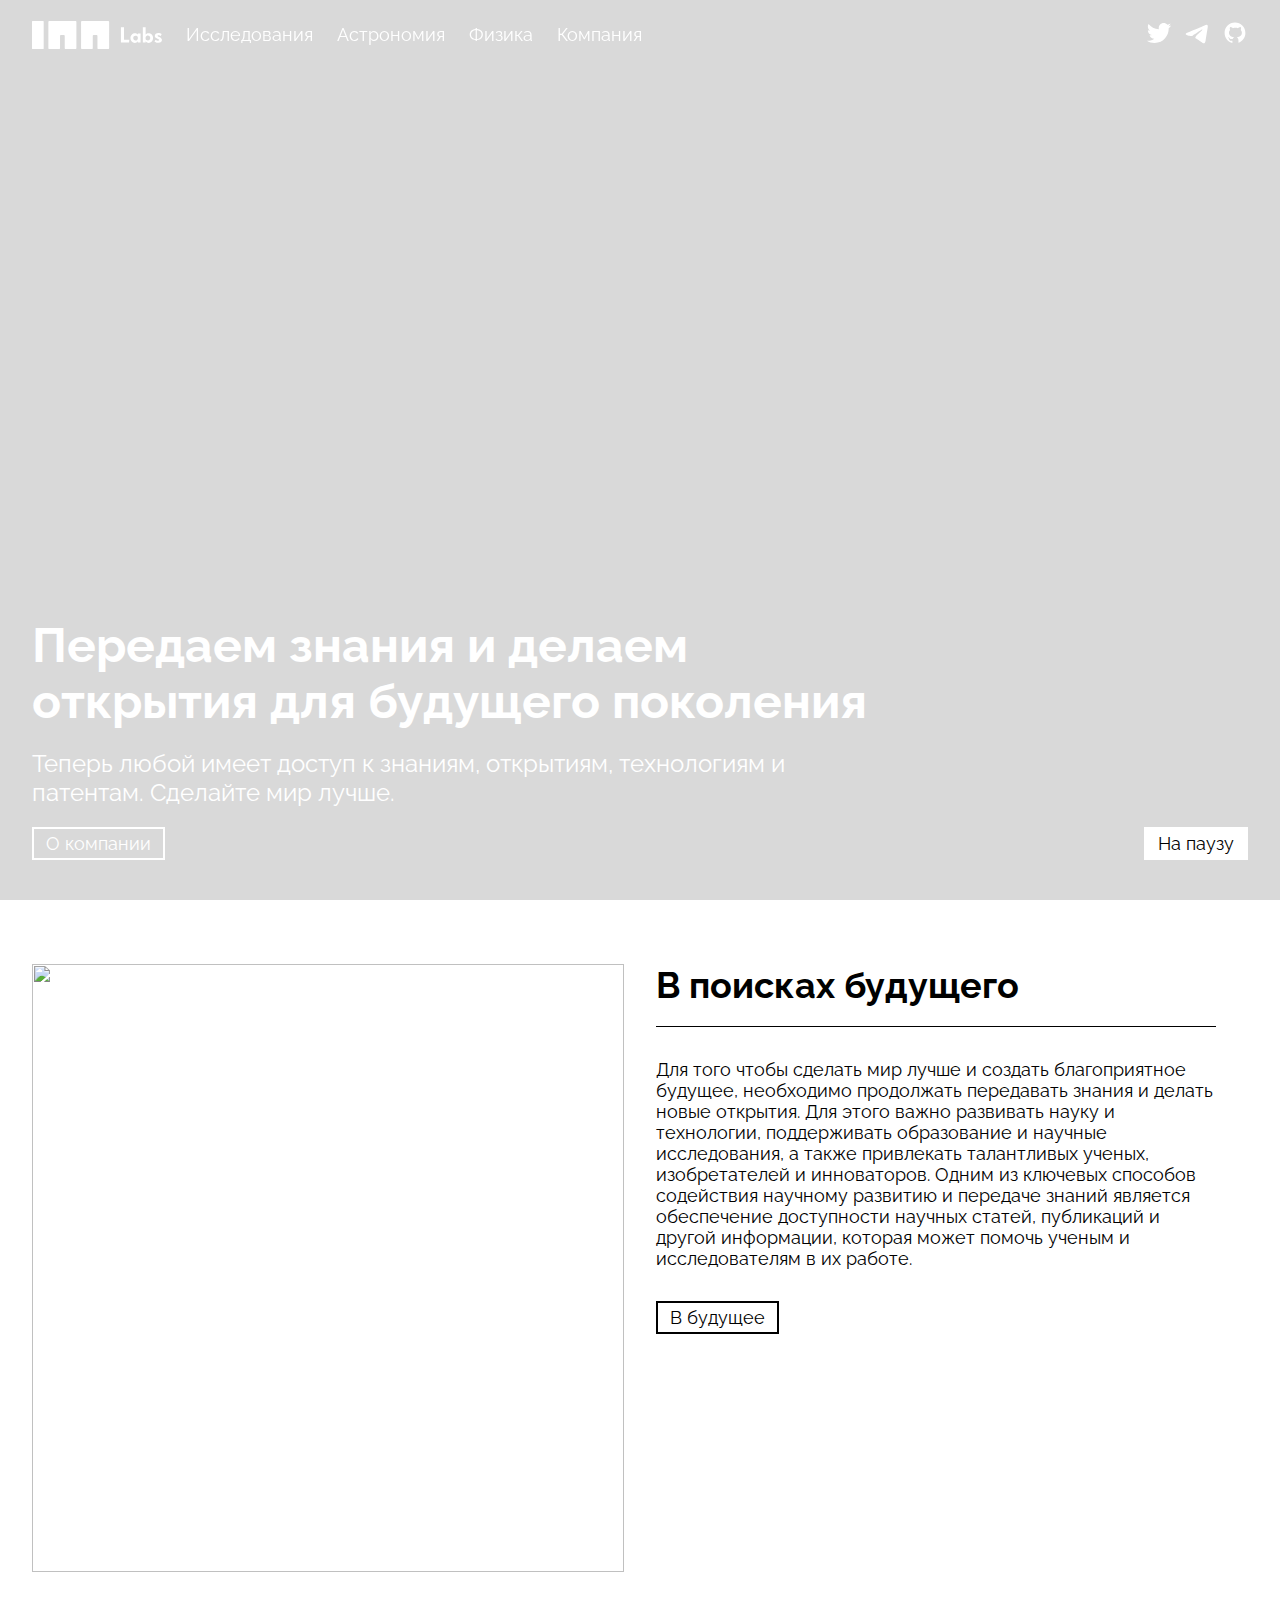
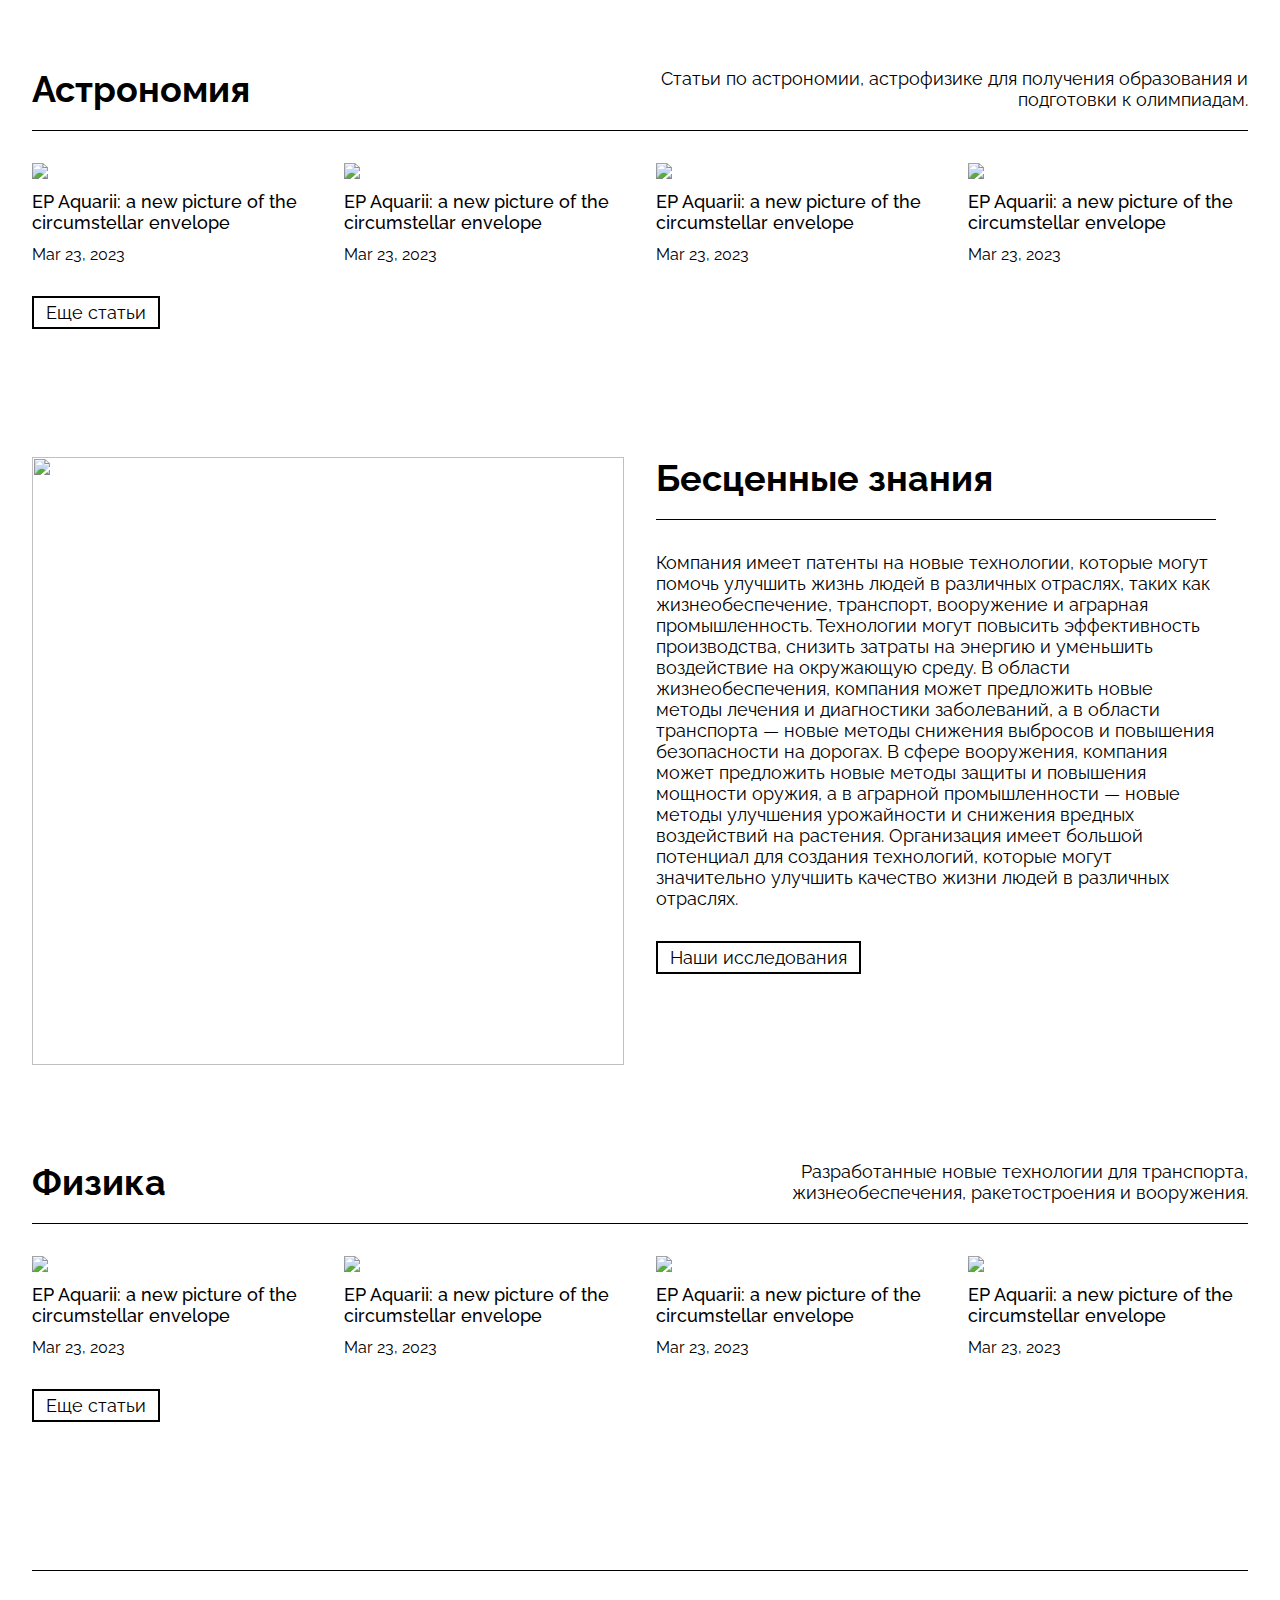
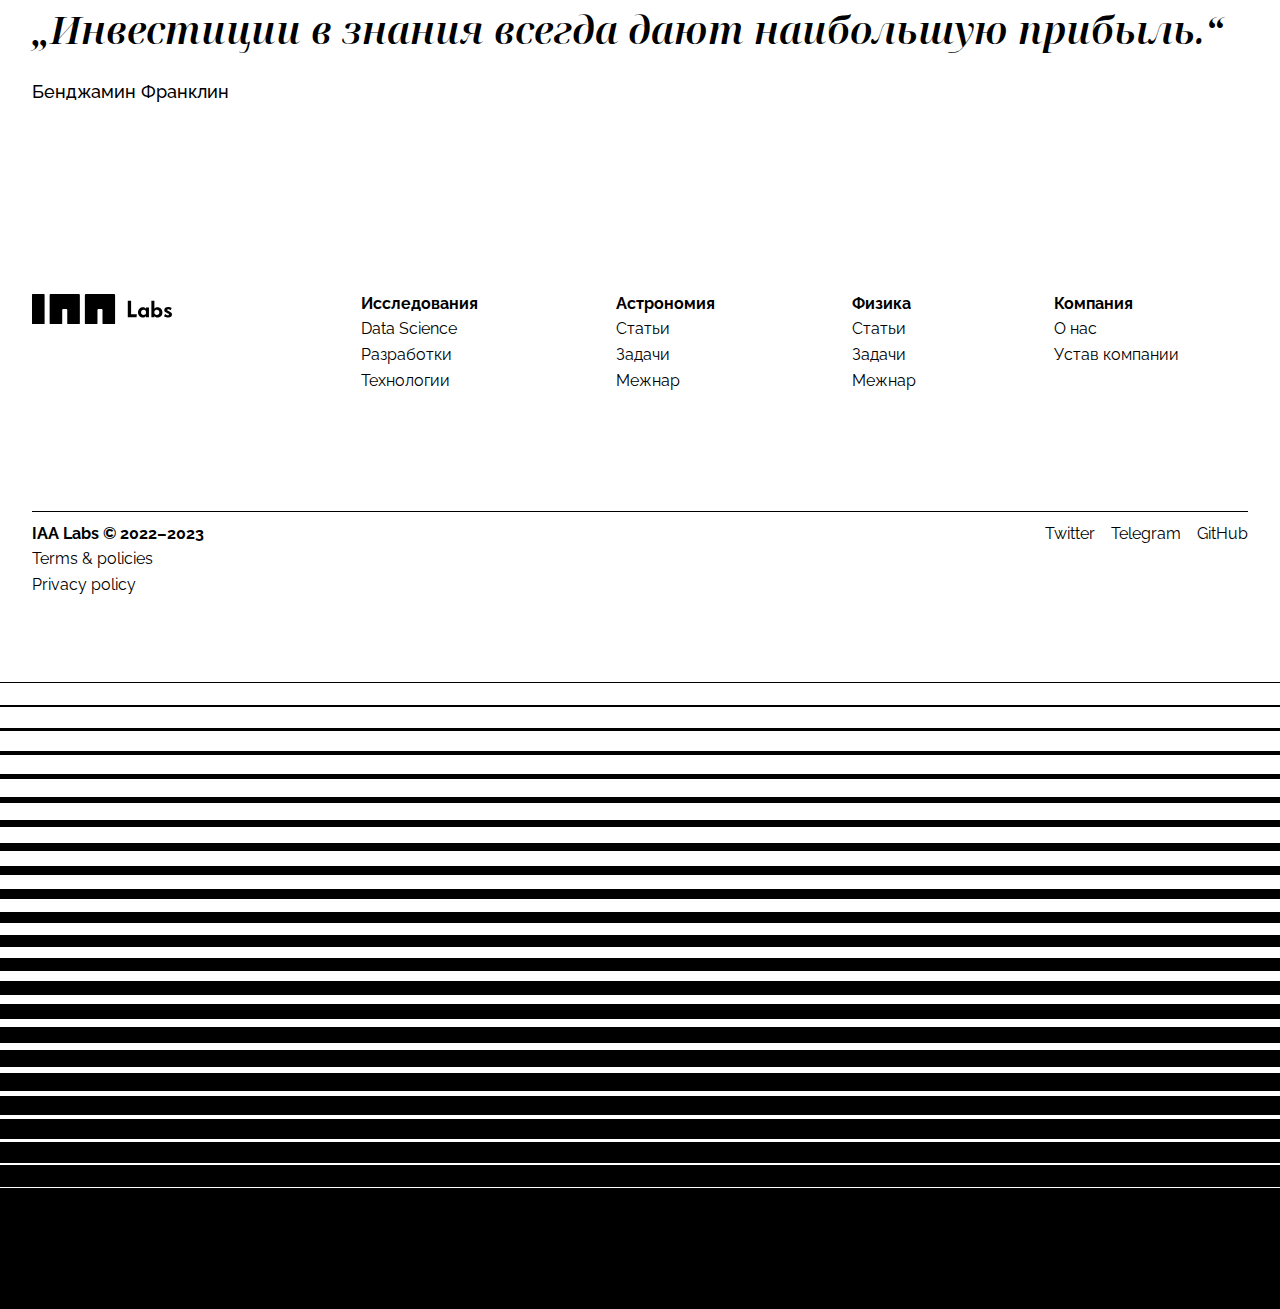
==== commit 205e8f3d: "-" ====
--- a/index.html
+++ b/index.html
@@ -1,164 +1,111 @@
 <!DOCTYPE html>
-<html lang="en-US">
+<html lang="ru">
 
 <head>
     <meta charset="utf-8">
     <title>IAA Labs</title>
     <meta name="viewport" content="width=device-width, initial-scale=1.0">
-    <meta name="description" content="">
+    <meta name="description" content="Передаем знания и делаем открытия для будущего поколения">
     <meta property="og:title" content="IAA Labs">
     <meta property="og:description" content="Передаем знания и делаем открытия для будущего поколения">
-    <meta property="og:image"
-        content="https://iaa2005.tk/images/iaa-labs.jpeg">
-    <meta property="og:image:alt" content="IAA Labs logo on the background of a spacecraft on an exoplanet where a strong storm is raging.">
+    <meta property="og:image" content="https://iaa2005.tk/images/iaa-labs.jpeg">
+    <meta property="og:image:alt"
+        content="IAA Labs logo on the background of a spacecraft on an exoplanet where a strong storm is raging.">
     <meta name="twitter:card" content="summary_large_image">
     <meta name="twitter:site" content="@iaa2005">
-    <meta name="twitter:image"
-        content="https://iaa2005.tk/images/iaa-labs.jpeg">
-    <link rel="stylesheet" href="./style.css">
-
+    <meta name="twitter:image" content="https://iaa2005.tk/images/iaa-labs.jpeg">
+    <link rel="stylesheet" href="/style.css">
     <link rel="preconnect" href="https://fonts.googleapis.com">
     <link rel="preconnect" href="https://fonts.gstatic.com" crossorigin>
     <link
         href="https://fonts.googleapis.com/css2?family=Raleway:ital,wght@0,100;0,200;0,300;0,400;0,500;0,600;0,700;0,800;0,900;1,100;1,200;1,300;1,400;1,500;1,600;1,700;1,800;1,900&display=swap"
         rel="stylesheet">
-
-    <link rel="apple-touch-icon" sizes="180x180" href="./apple-touch-icon.png">
-    <link rel="icon" type="image/png" sizes="32x32" href="./favicon-32x32.png">
-    <link rel="icon" type="image/png" sizes="16x16" href="./favicon-16x16.png">
-    <link rel="manifest" href="./site.webmanifest">
+    <link
+        href="https://fonts.googleapis.com/css2?family=Noto+Serif+Display:ital,wght@0,100;0,200;0,300;0,400;0,500;0,600;0,700;0,800;0,900;1,100;1,200;1,300;1,400;1,500;1,600;1,700;1,800;1,900&display=swap"
+        rel="stylesheet">
+    <link rel="apple-touch-icon" sizes="180x180" href="/apple-touch-icon.png">
+    <link rel="icon" type="image/png" sizes="32x32" href="/favicon-32x32.png">
+    <link rel="icon" type="image/png" sizes="16x16" href="/favicon-16x16.png">
+    <link rel="manifest" href="/site.webmanifest">
     <script src="https://ajax.googleapis.com/ajax/libs/jquery/3.5.1/jquery.min.js"></script>
-    <script type="text/javascript" src="./index.js"></script>
+    <script type="text/javascript" src="/index.js"></script>
 </head>
 
 <body>
     <header>
-        <div class="header-menu">
-            <a class="logo-href" href="https://iaa2005.tk">
-                <svg class="logo-img" version="1.1" xmlns="http://www.w3.org/2000/svg" x="0px" y="0px"
-                    viewBox="0 0 802.7 173.2">
-                    <path d="M476.4,5.2V168c0,2.9-2.3,5.2-5.2,5.2l0,0h-61.8c-2.9,0-5.2-2.3-5.2-5.2l0,0V91.8c0-2.9-2.3-5.2-5.2-5.2l0,0
-                        h-18.5c-2.9,0-5.2,2.3-5.2,5.2l0,0V168c0,2.9-2.3,5.2-5.2,5.2l0,0h-61.8c-2.9,0-5.2-2.3-5.2-5.2l0,0V5.2c0-2.9,2.3-5.2,5.2-5.2l0,0
-                        h162.8C474.1,0,476.4,2.3,476.4,5.2L476.4,5.2z M101.1,5.2V168c0,2.9,2.3,5.2,5.2,5.2l0,0H168c2.9,0,5.2-2.3,5.2-5.2l0,0V91.8
-                        c0-2.9,2.3-5.2,5.2-5.2l0,0h18.5c2.9,0,5.2,2.3,5.2,5.2l0,0V168c0,2.9,2.3,5.2,5.2,5.2l0,0h61.8c2.9,0,5.2-2.3,5.2-5.2l0,0V5.2
-                        c0-2.9-2.3-5.2-5.2-5.2l0,0H106.3C103.4,0,101.1,2.3,101.1,5.2z M68.7,0H3.5C1.6,0,0,1.6,0,3.5v166.3c0,1.9,1.6,3.5,3.5,3.5h65.2
-                        c1.9,0,3.5-1.6,3.5-3.5l0,0V3.5C72.2,1.6,70.6,0,68.7,0L68.7,0L68.7,0z M601.1,116.1l-1.6,17h-50.3v-95h19.1v78
-                        C568.3,116.1,601.1,116.1,601.1,116.1z M670.6,133h-17.3v-7.2c-2.4,3.3-5.1,5.7-7.9,7.1c-2.8,1.4-6.1,2.2-9.9,2.2
-                        c-7.9,0-14.5-2.8-19.8-8.5s-7.9-12.8-7.9-21.3s2.7-15.6,8.2-21.1s12.3-8.4,20.5-8.4c3.3,0,6.2,0.6,8.8,1.8c2.5,1.2,5.2,3.4,8.1,6.4
-                        v-6.9h17.3L670.6,133L670.6,133z M653.5,111.5V99.8c-1-2.8-2.8-5.1-5.3-6.8c-2.5-1.7-5.3-2.6-8.5-2.6c-4.2,0-7.6,1.4-10.3,4.2
-                        c-2.7,2.8-4,6.4-4,10.8c0,4.5,1.3,8.2,4,11c2.7,2.9,6,4.3,10.1,4.3c3.1,0,5.9-0.8,8.4-2.5C650.5,116.6,652.3,114.4,653.5,111.5z
-                         M747.8,105.4c0,8.4-2.6,15.4-7.9,21.1c-5.3,5.7-11.8,8.6-19.5,8.6c-3.8,0-7.1-0.7-10-2.2s-5.7-4-8.6-7.4v7.5h-17.3V38h17.3v46.1
-                        c2.7-3,5.4-5.2,8.2-6.6s6-2.1,9.4-2.1c8.1,0,14.8,2.9,20.2,8.6C745.1,89.9,747.8,97,747.8,105.4z M730.2,105.4c0-4.4-1.4-8-4.1-10.9
-                        c-2.7-2.9-6.1-4.4-10.1-4.4c-3.4,0-6.3,0.9-8.8,2.7c-2.5,1.8-4.4,4.3-5.5,7.6v10c1.2,3.3,3,5.8,5.4,7.5c2.4,1.8,5.3,2.7,8.6,2.7
-                        c4,0,7.5-1.4,10.3-4.3C728.8,113.5,730.2,109.9,730.2,105.4z M802.7,118c0,4.9-1.9,9-5.7,12.1s-9,4.7-15.5,4.7
-                        c-2.8,0-5.4-0.2-7.8-0.6c-2.4-0.4-4.9-1-7.3-1.9c-1.5-0.6-3-1.3-4.6-2.1c-1.5-0.8-3.2-1.7-4.9-2.8l6.1-12c2.7,1.9,5.5,3.5,8.4,4.6
-                        s5.5,1.7,7.9,1.7c2.1,0,3.7-0.3,4.7-1s1.5-1.7,1.5-3.1s-0.5-2.6-1.5-3.5s-3.2-2.1-6.6-3.7l-1.6-0.7c-4.5-2-7.6-3.5-9.2-4.5
-                        c-1.6-1-3.1-2.2-4.6-3.6c-1.2-1.2-2.1-2.6-2.7-4.2c-0.6-1.6-0.9-3.4-0.9-5.5c0-5.3,2-9.4,5.9-12.5c4-3.1,9.4-4.6,16.2-4.6
-                        c3.7,0,7.1,0.4,10.2,1.2c3.1,0.8,6.5,2.1,10.2,4l-5.7,12.9c-2.4-1.6-4.8-2.8-7.3-3.6c-2.4-0.8-4.8-1.3-7.1-1.3c-1.8,0-3.1,0.3-4,1
-                        c-0.9,0.6-1.4,1.5-1.4,2.7c0,1,0.5,1.9,1.4,2.8c0.9,0.8,2.5,1.8,4.7,2.8l1.6,0.7c7.8,3.6,13,6.8,15.6,9.6
-                        C801.4,110.4,802.7,113.9,802.7,118z" />
-                </svg>
-            </a>
-            <a class="menu-text">Исследования</a>
-            <a class="menu-text">Технологии</a>
-            <a class="menu-text">Задания</a>
-            <a class="menu-text">Компания</a>
-        </div>
-        <div class="header-in-2">
-            <a href="https://twitter.com/iaa2005">
-                <svg class="img-social" version="1.1" xmlns="http://www.w3.org/2000/svg"
-                    xmlns:xlink="http://www.w3.org/1999/xlink" x="0px" y="0px" viewBox="0 0 48 48">
-                    <path d="M46.5,10c-1.7,0.7-3.4,1.3-5.2,1.5c1.9-1.1,3.4-3,4.1-5.1c-1.9,1.1-3.7,1.9-5.8,2.3c-1.9-1.9-4.3-3-6.9-3
-		c-5.1,0-9.2,4.1-9.2,9.2c0,0.8,0,1.5,0.2,2.1C15.9,16.6,9.2,13,4.7,7.4c-0.9,1.3-1.3,3-1.3,4.7c0,3.2,1.7,6,4.1,7.7
-		c-1.5-0.2-3-0.6-4.1-1.1c0,0,0,0,0,0.2c0,4.5,3.2,8.2,7.3,9c-0.7,0.2-1.5,0.4-2.4,0.4c-0.6,0-1.1,0-1.7-0.2
-		c1.1,3.7,4.5,6.4,8.6,6.4c-3.2,2.4-7.1,3.9-11.4,3.9c-0.7,0-1.5,0-2.2-0.2c4.1,2.6,9,4.1,14.1,4.1c17.1,0,26.2-14.1,26.2-26.2
-		c0-0.4,0-0.7,0-1.1C43.7,13.6,45.2,11.9,46.5,10" />
-                </svg>
-            </a>
-            <a href="https://t.me/iaa2005">
-                <svg class="img-social" version="1.1" xmlns="http://www.w3.org/2000/svg" x="0px" y="0px"
-                    viewBox="0 0 96 96">
-                    <path d="M11.7,47.2c25.1-11.1,57.7-24.5,62.2-26.4c11.8-4.9,15.4-3.9,13.6,6.9c-1.3,7.8-5,33.5-8,49.5
-		c-1.8,9.5-5.7,10.6-12,6.5c-3-2-18.1-12-21.4-14.3c-3-2.1-7.1-4.7-1.9-9.8c1.8-1.8,13.9-13.3,23.3-22.3c1.2-1.2-0.3-3.1-1.7-2.2
-		C53,43.5,35.4,55.2,33.2,56.8c-3.4,2.3-6.6,3.4-12.5,1.7c-4.4-1.3-8.7-2.8-10.4-3.4C3.9,52.9,5.4,50,11.7,47.2z" />
-                </svg>
-            </a>
-            <a href="https://github.com/iaa2005">
-                <svg class="img-social" version="1.1" id="Слой_1" xmlns="http://www.w3.org/2000/svg" x="0px" y="0px"
-                    viewBox="0 0 90 90">
-                    <path d="M45,9C25.1,9,9,25.1,9,45c0,16.9,11.6,31,27.3,34.9c-0.2-0.5-0.3-1.1-0.3-1.8V72c-1.5,0-3.9,0-4.5,0
-		c-2.5,0-4.7-1.1-5.7-3c-1.2-2.2-1.4-5.5-4.3-7.6c-0.9-0.7-0.2-1.5,0.8-1.4c1.8,0.5,3.4,1.8,4.8,3.7c1.4,1.9,2.1,2.3,4.8,2.3
-		c1.3,0,3.2-0.1,5.1-0.4c1-2.5,2.7-4.8,4.8-5.9C29.7,58.5,24,52.6,24,44.5c0-3.5,1.5-6.9,4-9.7c-0.8-2.8-1.9-8.6,0.3-10.8
-		c5.4,0,8.7,3.5,9.4,4.4c2.7-0.9,5.6-1.4,8.7-1.4c3.1,0,6.1,0.5,8.8,1.4c0.8-0.9,4-4.4,9.4-4.4c2.2,2.2,1.1,8,0.3,10.8
-		c2.5,2.8,4,6.2,4,9.7c0,8.1-5.7,14.1-17.7,15.3c3.3,1.7,5.7,6.6,5.7,10.2v8.2c0,0.3-0.1,0.5-0.1,0.8C70.9,74,81,60.7,81,45
-		C81,25.1,64.9,9,45,9z" />
-                </svg>
-            </a>
-        </div>
     </header>
+
     <div class="intro-div">
-        <video class="video-intro-bg" id="video-intro-bg" src="./videos/intro-2.mp4" autoplay loop muted playsinline></video>
+        <video class="video-intro-bg" id="video-intro-bg" src="/videos/intro-2.mp4" autoplay loop muted
+            playsinline></video>
         <div class="intro-text">
             <div class="intro-text-in">
                 <h1>Передаем знания и делаем открытия для будущего поколения</h1>
                 <h2>Теперь любой имеет доступ к знаниям, открытиям, технологиям и патентам. Сделайте мир лучше.</h2>
                 <div style="display: flex; justify-content: space-between;">
-                    <button class="invert-btn">О компании</button>
+                    <a href="/about"><button class="invert-btn">О компании</button></a>
                     <button class="pause-btn" id="pause-btn">На паузу</button>
                 </div>
             </div>
         </div>
     </div>
+
+    <div class="project-div">
+        <!-- <img src="https://mir-s3-cdn-cf.behance.net/project_modules/max_1200/f3cd0a153241411.632c12d7ee298.jpg"> -->
+        <img src="https://mir-s3-cdn-cf.behance.net/project_modules/1400_opt_1/7121f8140116479.623b95ab572f9.jpg">
+        <div class="project-div-text">
+            <h1>В поисках будущего</h1>
+            <div class="rule"></div>
+            <span>
+                Для того чтобы сделать мир лучше и создать благоприятное будущее, необходимо продолжать передавать
+                знания и делать новые открытия. Для этого важно развивать науку и технологии, поддерживать образование и
+                научные исследования, а также привлекать талантливых ученых, изобретателей и инноваторов.
+
+                Одним из ключевых способов содействия научному развитию и передаче знаний является обеспечение
+                доступности научных статей, публикаций и другой информации, которая может помочь ученым и исследователям
+                в их работе.
+            </span>
+            <button class="white-btn">В будущее</button>
+        </div>
+    </div>
+
     <div class="docs-div">
         <div class="header-docs">
-            <h1>Астрономия/Астрофизика</h1>
-            <span>Задачи по астрономии, астрофизике для получения образования и подготовки к олимпиадам.</span>
+            <h1>Астрономия</h1>
+            <span>Статьи по астрономии, астрофизике для получения образования и подготовки к олимпиадам.</span>
         </div>
         <div class="rule"></div>
         <div class="docs-menu">
             <a class="doc-menu" href="https://arxiv.org/pdf/2304.01520.pdf">
-                <img src="./images/asset-2.png">
-                <h1>EP Aquarii: a new picture of the circumstellar envelope</h1>
-                <span>Mar 23, 2023</span>
-            </a>
-            <a class="doc-menu" href="https://arxiv.org/pdf/2304.01520.pdf">
-                <img src="./images/asset-2.png">
-                <h1>EP Aquarii: a new picture of the circumstellar envelope</h1>
-                <span>Mar 23, 2023</span>
-            </a>
-            <a class="doc-menu" href="https://arxiv.org/pdf/2304.01520.pdf">
-                <img src="./images/asset-2.png">
-                <h1>EP Aquarii: a new picture of the circumstellar envelope</h1>
-                <span>Mar 23, 2023</span>
-            </a>
-            <a class="doc-menu" href="https://arxiv.org/pdf/2304.01520.pdf">
-                <img src="./images/asset-2.png">
-                <h1>EP Aquarii: a new picture of the circumstellar envelope</h1>
-                <span>Mar 23, 2023</span>
-            </a>
-            <a class="doc-menu" href="https://arxiv.org/pdf/2304.01520.pdf">
-                <img src="./images/asset-2.png">
-                <h1>EP Aquarii: a new picture of the circumstellar envelope</h1>
-                <span>Mar 23, 2023</span>
-            </a>
-            <a class="doc-menu" href="https://arxiv.org/pdf/2304.01520.pdf">
-                <img src="./images/asset-2.png">
-                <h1>EP Aquarii: a new picture of the circumstellar envelope</h1>
-                <span>Mar 23, 2023</span>
-            </a>
-            <a class="doc-menu" href="https://arxiv.org/pdf/2304.01520.pdf">
-                <img src="./images/asset-2.png">
-                <h1>EP Aquarii: a new picture of the circumstellar envelope</h1>
-                <span>Mar 23, 2023</span>
-            </a>
-        </div>
-        <button class="white-btn">Еще задания</button>
+                <img src="https://mir-s3-cdn-cf.behance.net/project_modules/max_1200/c47e1f157230631.63751b5e8870f.png">
+                <h1>EP Aquarii: a new picture of the circumstellar envelope</h1>
+                <span>Mar 23, 2023</span>
+            </a>
+            <a class="doc-menu" href="https://arxiv.org/pdf/2304.01520.pdf">
+                <img src="https://mir-s3-cdn-cf.behance.net/project_modules/max_1200/825186155127321.634edc310fb6c.png">
+                <h1>EP Aquarii: a new picture of the circumstellar envelope</h1>
+                <span>Mar 23, 2023</span>
+            </a>
+            <a class="doc-menu" href="https://arxiv.org/pdf/2304.01520.pdf">
+                <img src="https://mir-s3-cdn-cf.behance.net/project_modules/max_1200/4714e3149253155.62e3d4322a281.png">
+                <h1>EP Aquarii: a new picture of the circumstellar envelope</h1>
+                <span>Mar 23, 2023</span>
+            </a>
+            <a class="doc-menu" href="https://arxiv.org/pdf/2304.01520.pdf">
+                <img src="https://mir-s3-cdn-cf.behance.net/project_modules/max_1200/2abe38155127321.634edc311243d.png">
+                <h1>EP Aquarii: a new picture of the circumstellar envelope</h1>
+                <span>Mar 23, 2023</span>
+            </a>
+        </div>
+        <a href="/astronomy">
+            <button class="white-btn">Еще статьи</button>
+        </a>
     </div>
 
     <div class="project-div">
-        <img src="./images/thechs.png">
+        <img src="https://mir-s3-cdn-cf.behance.net/project_modules/2800_opt_1/6e70d2161921551.63cd776302f20.jpg">
         <div class="project-div-text">
-            <h1>Бесценные патенты будущего</h1>
+            <h1>Бесценные знания</h1>
             <div class="rule"></div>
             <span>
                 Компания имеет патенты на новые технологии, которые могут помочь улучшить жизнь людей в различных
@@ -171,181 +118,99 @@
                 растения. Организация имеет большой потенциал для создания технологий, которые могут значительно
                 улучшить качество жизни людей в различных отраслях.
             </span>
-            <button class="white-btn">О патентах</button>
+            <a href="/research"><button class="white-btn">Наши исследования</button></a>
         </div>
     </div>
 
     <div class="docs-div">
         <div class="header-docs">
-            <h1>Технологии</h1>
+            <h1>Физика</h1>
             <span>Разработанные новые технологии для транспорта, жизнеобеспечения, ракетостроения и вооружения.</span>
         </div>
         <div class="rule"></div>
         <div class="docs-menu">
             <a class="doc-menu" href="https://arxiv.org/pdf/2304.01520.pdf">
-                <img src="./images/asset-2.png">
-                <h1>EP Aquarii: a new picture of the circumstellar envelope</h1>
-                <span>Mar 23, 2023</span>
-            </a>
-            <a class="doc-menu" href="https://arxiv.org/pdf/2304.01520.pdf">
-                <img src="./images/asset-2.png">
-                <h1>EP Aquarii: a new picture of the circumstellar envelope</h1>
-                <span>Mar 23, 2023</span>
-            </a>
-            <a class="doc-menu" href="https://arxiv.org/pdf/2304.01520.pdf">
-                <img src="./images/asset-2.png">
-                <h1>EP Aquarii: a new picture of the circumstellar envelope</h1>
-                <span>Mar 23, 2023</span>
-            </a>
-            <a class="doc-menu" href="https://arxiv.org/pdf/2304.01520.pdf">
-                <img src="./images/asset-2.png">
-                <h1>EP Aquarii: a new picture of the circumstellar envelope</h1>
-                <span>Mar 23, 2023</span>
-            </a>
-            <a class="doc-menu" href="https://arxiv.org/pdf/2304.01520.pdf">
-                <img src="./images/asset-2.png">
-                <h1>EP Aquarii: a new picture of the circumstellar envelope</h1>
-                <span>Mar 23, 2023</span>
-            </a>
-            <a class="doc-menu" href="https://arxiv.org/pdf/2304.01520.pdf">
-                <img src="./images/asset-2.png">
-                <h1>EP Aquarii: a new picture of the circumstellar envelope</h1>
-                <span>Mar 23, 2023</span>
-            </a>
-            <a class="doc-menu" href="https://arxiv.org/pdf/2304.01520.pdf">
-                <img src="./images/asset-2.png">
-                <h1>EP Aquarii: a new picture of the circumstellar envelope</h1>
-                <span>Mar 23, 2023</span>
-            </a>
-        </div>
-        <button class="white-btn">Больше технологий</button>
-
-    </div>
-
-    <div class="project-div">
-        <img src="./images/thechs.png">
-        <div class="project-div-text">
-            <h1>Бесценные патенты будущего</h1>
-            <div class="rule"></div>
-            <span>
-                Компания имеет патенты на новые технологии, которые могут помочь улучшить жизнь людей в различных
-                отраслях, таких как жизнеобеспечение, транспорт, вооружение и аграрная промышленность. Технологии могут
-                повысить эффективность производства, снизить затраты на энергию и уменьшить воздействие на окружающую
-                среду. В области жизнеобеспечения, компания может предложить новые методы лечения и диагностики
-                заболеваний, а в области транспорта — новые методы снижения выбросов и повышения безопасности на
-                дорогах. В сфере вооружения, компания может предложить новые методы защиты и повышения мощности оружия,
-                а в аграрной промышленности — новые методы улучшения урожайности и снижения вредных воздействий на
-                растения. Организация имеет большой потенциал для создания технологий, которые могут значительно
-                улучшить качество жизни людей в различных отраслях.
-            </span>
-            <button class="white-btn">О патентах</button>
-        </div>
-    </div>
-
-    <!-- <div class="docs-div">
+                <img src="https://mir-s3-cdn-cf.behance.net/project_modules/max_1200/aefc2a156365377.636581877e719.png">
+                <h1>EP Aquarii: a new picture of the circumstellar envelope</h1>
+                <span>Mar 23, 2023</span>
+            </a>
+            <a class="doc-menu" href="https://arxiv.org/pdf/2304.01520.pdf">
+                <img src="https://mir-s3-cdn-cf.behance.net/project_modules/max_1200/8cb945128291019.61534c081c406.jpg">
+                <h1>EP Aquarii: a new picture of the circumstellar envelope</h1>
+                <span>Mar 23, 2023</span>
+            </a>
+            <a class="doc-menu" href="https://arxiv.org/pdf/2304.01520.pdf">
+                <img src="https://mir-s3-cdn-cf.behance.net/project_modules/max_1200/a93ada149253155.62e3d4322bce0.png">
+                <h1>EP Aquarii: a new picture of the circumstellar envelope</h1>
+                <span>Mar 23, 2023</span>
+            </a>
+            <a class="doc-menu" href="https://arxiv.org/pdf/2304.01520.pdf">
+                <img src="https://mir-s3-cdn-cf.behance.net/project_modules/max_1200/47558b159204401.6399d8cfe5520.png">
+                <h1>EP Aquarii: a new picture of the circumstellar envelope</h1>
+                <span>Mar 23, 2023</span>
+            </a>
+        </div>
+        <a href="/physics"><button class="white-btn">Еще статьи</button></a>
+    </div>
+
+    <div class="citate-div">
         <div class="rule"></div>
-        <div class="header-docs">
-            <h1>Астрономия/Астрофизика</h1>
-            <span>Задачи по астрономии, астрофизике для получения образования и подготовки к олимпиадам.</span>
-        </div>
-    </div> -->
-
-
-    <footer>
-        <div class="website-map">
-            <a class="logo-footer-href" href="https://iaa2005.tk">
-                <svg class="logo-footer" version="1.1" xmlns="http://www.w3.org/2000/svg" x="0px" y="0px"
-                    viewBox="0 0 802.7 173.2">
-                    <path d="M476.4,5.2V168c0,2.9-2.3,5.2-5.2,5.2l0,0h-61.8c-2.9,0-5.2-2.3-5.2-5.2l0,0V91.8c0-2.9-2.3-5.2-5.2-5.2l0,0
-                    h-18.5c-2.9,0-5.2,2.3-5.2,5.2l0,0V168c0,2.9-2.3,5.2-5.2,5.2l0,0h-61.8c-2.9,0-5.2-2.3-5.2-5.2l0,0V5.2c0-2.9,2.3-5.2,5.2-5.2l0,0
-                    h162.8C474.1,0,476.4,2.3,476.4,5.2L476.4,5.2z M101.1,5.2V168c0,2.9,2.3,5.2,5.2,5.2l0,0H168c2.9,0,5.2-2.3,5.2-5.2l0,0V91.8
-                    c0-2.9,2.3-5.2,5.2-5.2l0,0h18.5c2.9,0,5.2,2.3,5.2,5.2l0,0V168c0,2.9,2.3,5.2,5.2,5.2l0,0h61.8c2.9,0,5.2-2.3,5.2-5.2l0,0V5.2
-                    c0-2.9-2.3-5.2-5.2-5.2l0,0H106.3C103.4,0,101.1,2.3,101.1,5.2z M68.7,0H3.5C1.6,0,0,1.6,0,3.5v166.3c0,1.9,1.6,3.5,3.5,3.5h65.2
-                    c1.9,0,3.5-1.6,3.5-3.5l0,0V3.5C72.2,1.6,70.6,0,68.7,0L68.7,0L68.7,0z M601.1,116.1l-1.6,17h-50.3v-95h19.1v78
-                    C568.3,116.1,601.1,116.1,601.1,116.1z M670.6,133h-17.3v-7.2c-2.4,3.3-5.1,5.7-7.9,7.1c-2.8,1.4-6.1,2.2-9.9,2.2
-                    c-7.9,0-14.5-2.8-19.8-8.5s-7.9-12.8-7.9-21.3s2.7-15.6,8.2-21.1s12.3-8.4,20.5-8.4c3.3,0,6.2,0.6,8.8,1.8c2.5,1.2,5.2,3.4,8.1,6.4
-                    v-6.9h17.3L670.6,133L670.6,133z M653.5,111.5V99.8c-1-2.8-2.8-5.1-5.3-6.8c-2.5-1.7-5.3-2.6-8.5-2.6c-4.2,0-7.6,1.4-10.3,4.2
-                    c-2.7,2.8-4,6.4-4,10.8c0,4.5,1.3,8.2,4,11c2.7,2.9,6,4.3,10.1,4.3c3.1,0,5.9-0.8,8.4-2.5C650.5,116.6,652.3,114.4,653.5,111.5z
-                     M747.8,105.4c0,8.4-2.6,15.4-7.9,21.1c-5.3,5.7-11.8,8.6-19.5,8.6c-3.8,0-7.1-0.7-10-2.2s-5.7-4-8.6-7.4v7.5h-17.3V38h17.3v46.1
-                    c2.7-3,5.4-5.2,8.2-6.6s6-2.1,9.4-2.1c8.1,0,14.8,2.9,20.2,8.6C745.1,89.9,747.8,97,747.8,105.4z M730.2,105.4c0-4.4-1.4-8-4.1-10.9
-                    c-2.7-2.9-6.1-4.4-10.1-4.4c-3.4,0-6.3,0.9-8.8,2.7c-2.5,1.8-4.4,4.3-5.5,7.6v10c1.2,3.3,3,5.8,5.4,7.5c2.4,1.8,5.3,2.7,8.6,2.7
-                    c4,0,7.5-1.4,10.3-4.3C728.8,113.5,730.2,109.9,730.2,105.4z M802.7,118c0,4.9-1.9,9-5.7,12.1s-9,4.7-15.5,4.7
-                    c-2.8,0-5.4-0.2-7.8-0.6c-2.4-0.4-4.9-1-7.3-1.9c-1.5-0.6-3-1.3-4.6-2.1c-1.5-0.8-3.2-1.7-4.9-2.8l6.1-12c2.7,1.9,5.5,3.5,8.4,4.6
-                    s5.5,1.7,7.9,1.7c2.1,0,3.7-0.3,4.7-1s1.5-1.7,1.5-3.1s-0.5-2.6-1.5-3.5s-3.2-2.1-6.6-3.7l-1.6-0.7c-4.5-2-7.6-3.5-9.2-4.5
-                    c-1.6-1-3.1-2.2-4.6-3.6c-1.2-1.2-2.1-2.6-2.7-4.2c-0.6-1.6-0.9-3.4-0.9-5.5c0-5.3,2-9.4,5.9-12.5c4-3.1,9.4-4.6,16.2-4.6
-                    c3.7,0,7.1,0.4,10.2,1.2c3.1,0.8,6.5,2.1,10.2,4l-5.7,12.9c-2.4-1.6-4.8-2.8-7.3-3.6c-2.4-0.8-4.8-1.3-7.1-1.3c-1.8,0-3.1,0.3-4,1
-                    c-0.9,0.6-1.4,1.5-1.4,2.7c0,1,0.5,1.9,1.4,2.8c0.9,0.8,2.5,1.8,4.7,2.8l1.6,0.7c7.8,3.6,13,6.8,15.6,9.6
-                    C801.4,110.4,802.7,113.9,802.7,118z" />
-                </svg>
-            </a>
-            <div class="map-menu-out">
-                <div class="map-menu">
-                    <span>Исследования</span>
-                    <a>Астрофизика</a>
-                    <a>Физика</a>
-                    <a>Космология</a>
-                </div>
-                <div class="map-menu">
-                    <span>Технологии</span>
-                    <a>Патенты</a>
-                    <a>Разработки</a>
-                    <a>Планы</a>
-                </div>
-                <div class="map-menu">
-                    <span>Задания</span>
-                    <a>Астрономия</a>
-                    <a>Физика</a>
-                    <a>Межнар</a>
-                </div>
-            </div>
-        </div>
-        <div class="rule"></div>
-        <div class="footer-info">
-            <div class="docs-and-title">
-                <h1>IAA Labs © 2022–2023</h1>
-                <a href="">Terms & policies</a>
-                <a href="">Privacy policy</a>
-            </div>
-            <div class="socials-links">
-                <a href="">Twitter</a>
-                <a href="">GitHub</a>
-                <a href="">Telegram</a>
-                <a href="">Instagram</a>
-            </div>
-        </div>
-    </footer>
-
-    <div class="lines" aria-hidden="true">
-        <div>
-            <div class="bg-primary" style="margin-top:0px;height:23px"></div>
-            <div class="bg-primary" style="margin-top:1px;height:22px"></div>
-            <div class="bg-primary" style="margin-top:2px;height:21px"></div>
-            <div class="bg-primary" style="margin-top:3px;height:20px"></div>
-            <div class="bg-primary" style="margin-top:4px;height:19px"></div>
-            <div class="bg-primary" style="margin-top:5px;height:18px"></div>
-            <div class="bg-primary" style="margin-top:6px;height:17px"></div>
-            <div class="bg-primary" style="margin-top:7px;height:16px"></div>
-            <div class="bg-primary" style="margin-top:8px;height:15px"></div>
-            <div class="bg-primary" style="margin-top:9px;height:14px"></div>
-            <div class="bg-primary" style="margin-top:10px;height:13px"></div>
-            <div class="bg-primary" style="margin-top:11px;height:12px"></div>
-            <div class="bg-primary" style="margin-top:12px;height:11px"></div>
-            <div class="bg-primary" style="margin-top:13px;height:10px"></div>
-            <div class="bg-primary" style="margin-top:14px;height:9px"></div>
-            <div class="bg-primary" style="margin-top:15px;height:8px"></div>
-            <div class="bg-primary" style="margin-top:16px;height:7px"></div>
-            <div class="bg-primary" style="margin-top:17px;height:6px"></div>
-            <div class="bg-primary" style="margin-top:18px;height:5px"></div>
-            <div class="bg-primary" style="margin-top:19px;height:4px"></div>
-            <div class="bg-primary" style="margin-top:20px;height:3px"></div>
-            <div class="bg-primary" style="margin-top:21px;height:2px"></div>
-            <div class="bg-primary" style="margin-top:22px;height:1px"></div>
-            <div class="bg-primary" style="margin-top:23px;height:0px"></div>
-            <div class="bg-primary-2"></div>
-        </div>
+        <h1>„Инвестиции в знания всегда дают наибольшую прибыль.“</h1>
+        <span>Бенджамин Франклин</span>
     </div>
 
 
 </body>
 
+<style>
+    :root {
+        --btn-primary: white;
+        --btn-background: transparent;
+        --btn-primary-hover: black;
+        --btn-background-hover: white;
+    }
+
+    .menu-btn {
+        color: var(--btn-primary);
+        background-color: var(--btn-background);
+    }
+
+    .menu-btn:hover {
+        background-color: var(--btn-background-hover);
+        color: var(--btn-primary-hover);
+    }
+</style>
+<script>
+    $(document).ready(async function () {
+        let i = 0;
+        $("#pause-btn").on("click", function () {
+            if (i == 0) {
+                $("#pause-btn").text("Продолжить")
+                $("#video-intro-bg").trigger('pause');
+                i = 1;
+            } else {
+                $("#video-intro-bg").trigger('play');
+                $("#pause-btn").text("На паузу")
+                i = 0;
+            }
+        })
+
+        $(document).on("scroll", function () {
+            if ($(document).scrollTop() >= 240) {
+                $(":root").css("--btn-primary", "black");
+                $(":root").css("--btn-background", "transparent");
+                $(":root").css("--btn-primary-hover", "white");
+                $(":root").css("--btn-background-hover", "black");
+            } else {
+                $(":root").css("--btn-primary", "white");
+                $(":root").css("--btn-background", "transparent");
+                $(":root").css("--btn-primary-hover", "black");
+                $(":root").css("--btn-background-hover", "white");
+
+            }
+        })
+    });
+
+</script>
+
 </html>--- a/style.css
+++ b/style.css
@@ -1,16 +1,20 @@
 :root {
     --font: 'Raleway', sans-serif;
-    --primary-color: rgb(255, 255, 255);
+    --primary-color: rgb(0, 0, 0);
+    --primary-color-footer: rgb(0, 0, 0);
     --primary-color-invert: rgb(255, 255, 255);
-    --secondary-color: rgb(0, 0, 0);
-    --secondary-color-footer: rgb(0, 0, 0);
+    --secondary-color: rgb(255, 255, 255);
+    --secondary-color-footer: rgb(255, 255, 255);
     --header-primary-top-color: rgb(255, 255, 255);
-    --header-primary-scroll-color: rgb(255, 255, 255);
+    --header-primary-scroll-color: rgb(0, 0, 0);
     --header-secondary-top-color: rgba(0, 0, 0, 0);
-    --header-secondary-scroll-color: rgb(0, 0, 0);
+    --header-secondary-scroll-color: rgb(255, 255, 255);
+    --header-primary-top-color-alt: rgb(136, 136, 136);
 
     --header-primary: var(--header-primary-top-color);
     --header-secondary: var(--header-secondary-top-color);
+
+    --serif: 'Noto Serif Display', ui-serif, Georgia, Cambria, Times New Roman, Times, serif;
 }
 
 html {
@@ -59,7 +63,7 @@
 }
 
 .header-in-2 a svg {
-    width: 24px;
+    width: 26px;
     transition: fill 0.3s;
     fill: var(--header-primary);
 }
@@ -68,6 +72,7 @@
     display: flex;
     align-items: center;
     gap: 24px;
+    font-size: 18px;
 }
 
 .menu-text {
@@ -77,7 +82,7 @@
 }
 
 .menu-text:hover {
-    border-bottom: 1px solid var(--primary-color);
+    border-bottom: 1px solid var(--header-primary);
     cursor: pointer;
 }
 
@@ -91,6 +96,7 @@
     max-width: 130px;
     display: block;
 }
+
 .logo-img path {
     transition: fill 0.3s;
     fill: var(--header-primary);
@@ -133,7 +139,7 @@
 
 .intro-text-in h1 {
     margin-bottom: 0;
-    font-weight: 600;
+    font-weight: 700;
     font-size: 48px;
     color: var(--primary-color-invert)
 }
@@ -145,59 +151,9 @@
     color: var(--primary-color-invert)
 }
 
-button {
-    width: fit-content;
-    padding: 4px 12px;
-    border: 2px solid var(--primary-color);
-    background-color: transparent;
-    font-family: var(--font);
-    color: var(--primary-color);
-    font-size: 16px;
-    font-weight: 400;
-}
-
-button:hover {
-    cursor: pointer;
-    background-color: var(--primary-color);
-    color: var(--secondary-color);
-}
-
-.invert-btn {
-    border: 2px solid var(--primary-color-invert);
-    background-color: transparent;
-    font-family: var(--font);
-    color: var(--primary-color-invert);
-}
-
-.invert-btn:hover {
-    cursor: pointer;
-    background-color: var(--primary-color-invert);
-    color: var(--primary-color);
-}
-
-.pause-btn {
-    width: fit-content;
-    padding: 6px 14px;
-    border: none;
-    background-color: var(--secondary-color);
-    font-family: var(--font);
-    color: var(--primary-color);
-    font-size: 16px;
-    font-weight: 400;
-    position: absolute;
-    bottom: 40px;
-    right: calc(max(100vw - 1504px, 0px)/2 + 32px);
-}
-
-.pause-btn:hover {
-    cursor: pointer;
-    background-color: var(--primary-color);
-    color: var(--secondary-color);
-}
-
 .docs-div {
     max-width: calc(1504px - 64px);
-    padding: 32px;
+    padding: 64px 32px 32px 32px;
     padding-bottom: 64px;
 }
 
@@ -208,26 +164,30 @@
 }
 
 .header-docs h1 {
+    font-size: 36px;
     margin: 0;
 }
 
 .header-docs span {
-    max-width: 400px;
+    max-width: 50%;
     text-align: right;
+    font-size: 18px;
 }
 
 .rule {
     margin: 20px 0px 32px 0px;
-    height: 2px;
+    height: 1px;
     width: -webkit-fill-available;
     max-width: calc(1504px - 64px);
     background-color: var(--primary-color);
 }
 
 .docs-menu {
-    display: flex;
+    display: grid;
+    grid-template-columns: repeat(4, 1fr);
+    grid-row-gap: 32x;
+    grid-column-gap: 32px;
     gap: 32px;
-    overflow-x: scroll;
 }
 
 /* Hide scrollbar for Chrome, Safari and Opera */
@@ -244,66 +204,115 @@
 }
 
 .doc-menu {
-    min-width: 240px;
+    width: -webkit-fill-available;
     text-decoration: none;
     color: var(--primary-color);
+    display: block;
 }
 
 .doc-menu img {
-    width: -webkit-fill-available;
+    display: block;
+    width: calc(min(100vw - 32*5px, 1504px - 32*5px)/4);
 }
 
 .doc-menu h1 {
-    font-size: 16px;
+    font-size: 18px;
     font-weight: 500;
 }
 
 .doc-menu span {
     font-size: 16px;
-    font-weight: 200;
-}
-
-.white-btn {
-    width: fit-content;
-    padding: 4px 12px;
-    border: 2px solid var(--primary-color);
-    background-color: transparent;
+    font-weight: 400;
+}
+
+.project-div {
+    padding: 64px 32px 32px 32px;
+    display: flex;
+}
+
+.project-div img {
+    width: -webkit-fill-available;
+    height: calc(min(100vw - 64px, 1504px - 64px)/2);
+    max-width: calc(min(100vw - 64px, 1504px - 64px)/2);
+    object-fit: cover;
+}
+
+.project-div-text {
+    display: flex;
+    flex-direction: column;
+    width: -webkit-fill-available;
+    padding: 0px 32px;
+}
+
+.project-div-text .rule {
+    width: -webkit-fill-available;
+}
+
+.project-div-text h1 {
+    font-size: 36px;
+    margin: 0;
+}
+
+.project-div-text span {
+    font-size: 18px;
+}
+
+
+.header-intro {
+    padding: 32px;
+    background-color: var(--header-secondary-top-color);
+}
+
+.header-intro div {
+    display: flex;
+    gap: 32px;
+    margin-top: 72px;
+    margin-bottom: 54px;
+    align-items: center;
+}
+
+.header-intro div h1 {
+    font-size: 48px;
+    width: 50%;
+    color: var(--header-primary-top-color)
+}
+
+.header-intro div h2 {
+    font-size: 24px;
+    font-weight: 400;
+    width: 50%;
+    color: var(--header-primary-top-color)
+}
+
+.header-intro img {
+    width: calc(min(1504px - 64px, 100vw - 64px));
+    height: calc(min(1504px - 64px, 100vw - 64px)/2);
+    object-fit: cover;
+}
+
+.header-intro span {
+    font-size: 14px;
+    display: block;
+    margin: 32px 0 32px 0;
+    color: var(--header-primary-top-color-alt);
+    font-style: italic;
+}
+
+.citate-div {
+    padding: 64px 32px 64px 32px;
+}
+
+.citate-div h1 {
+    font-family: var(--serif);
+    font-weight: 600;
+    font-style: italic;
+    font-size: 38px;
+}
+
+.citate-div span {
     font-family: var(--font);
-    color: var(--primary-color);
-    font-size: 16px;
-    font-weight: 400;
-    margin-top: 32px;
-}
-
-.white-btn:hover {
-    cursor: pointer;
-    background-color: var(--primary-color);
-    color: var(--secondary-color);
-}
-
-.project-div {
-    padding: 32px;
-    display: flex;
-}
-
-.project-div img {
-    max-width: calc(min(620px, 50%));
-    height: intrinsic;
-}
-
-.project-div-text {
-    display: flex;
-    flex-direction: column;
-    width: -webkit-fill-available;
-    padding: 0px 32px;
-}
-
-.project-div-text .rule {
-    width: -webkit-fill-available;
-}
-
-.project-div-text h1 {
-    margin: 0;
+    font-weight: 500;
+    font-size: 18px;
 }
 
 footer {
@@ -314,11 +323,13 @@
     padding-bottom: 64px;
     background-color: var(--secondary-color-footer);
     margin: 64px 0px 0px 0px;
+    color: var(--primary-color-footer);
 }
 
 footer .rule {
     margin-bottom: 12px;
     margin-top: 32px;
+    background-color: var(--primary-color-footer);
 }
 
 .logo-footer-href {
@@ -329,7 +340,7 @@
 
 .logo-footer {
     width: 140px;
-    fill: var(--primary-color);
+    fill: var(--primary-color-footer);
 }
 
 .website-map {
@@ -346,12 +357,18 @@
 }
 
 .map-menu {
-    display: grid;
-    gap: 8px;
+    display: flex;
+    gap: 6px;
+    flex-direction: column;
+
 }
 
 .map-menu span {
-    font-weight: 600;
+    font-weight: 700;
+}
+
+.map-menu a {
+    color: var(--primary-color-footer);
 }
 
 .footer-info {
@@ -378,20 +395,23 @@
 }
 
 .socials-links a,
-.docs-and-title a {
+.docs-and-title a,
+.map-menu a {
     border-bottom: 1px solid transparent;
     height: fit-content;
     width: fit-content;
+    color: var(--primary-color-footer);
 }
 
 .socials-links a:hover,
-.docs-and-title a:hover {
-    border-bottom: 1px solid var(--primary-color);
+.docs-and-title a:hover,
+.map-menu a:hover {
+    border-bottom: 1px solid var(--primary-color-footer);
     cursor: pointer;
 }
 
 .lines {
-    background-color: var(--primary-color);
+    background-color: var(--primary-color-footer);
 }
 
 .bg-primary {
@@ -399,11 +419,137 @@
 }
 
 .bg-primary-2 {
+    background-color: var(--primary-color-footer);
+    height: 98px;
+}
+
+button {
+    width: fit-content;
+    padding: 4px 12px;
+    border: 2px solid var(--primary-color);
+    background-color: transparent;
+    font-family: var(--font);
+    color: var(--primary-color);
+    font-size: 18px;
+    font-weight: 400;
+}
+
+button:hover {
+    cursor: pointer;
     background-color: var(--primary-color);
-    height: 98px;
+    color: var(--secondary-color);
+}
+
+.menu-btn {
+    width: fit-content;
+    padding: 4px 12px;
+    border: 0px solid transparent;
+    background-color: transparent;
+    font-family: var(--font);
+    color: var(--header-primary);
+    font-size: 18px;
+    font-weight: 400;
+    display: none;
+}
+
+.menu-btn:hover {
+    cursor: pointer;
+    background-color: var(--header-primary);
+    color: var(--header-secondary);
+    border: 0px solid transparent;
+}
+
+.invert-btn {
+    border: 2px solid var(--primary-color-invert);
+    background-color: transparent;
+    font-family: var(--font);
+    color: var(--primary-color-invert);
+    font-size: 18px;
+}
+
+.invert-btn:hover {
+    cursor: pointer;
+    background-color: var(--primary-color-invert);
+    color: var(--primary-color);
+}
+
+.pause-btn {
+    width: fit-content;
+    padding: 6px 14px;
+    border: none;
+    background-color: var(--secondary-color);
+    font-family: var(--font);
+    color: var(--primary-color);
+    font-size: 18px;
+    font-weight: 400;
+    position: absolute;
+    bottom: 40px;
+    right: calc(max(100vw - 1504px, 0px)/2 + 32px);
+}
+
+.pause-btn:hover {
+    cursor: pointer;
+    background-color: var(--primary-color);
+    color: var(--secondary-color);
+}
+
+.white-btn {
+    width: fit-content;
+    padding: 4px 12px;
+    border: 2px solid var(--primary-color);
+    background-color: transparent;
+    font-family: var(--font);
+    color: var(--primary-color);
+    font-size: 18px;
+    font-weight: 400;
+    margin-top: 32px;
+}
+
+.white-btn:hover {
+    cursor: pointer;
+    background-color: var(--primary-color);
+    color: var(--secondary-color);
+}
+
+@media screen and (max-width: 1100px) {
+    .docs-menu {
+        display: grid;
+        grid-template-columns: repeat(3, 1fr);
+        grid-row-gap: 32x;
+        grid-column-gap: 32px;
+        gap: 32px;
+    }
+
+    .doc-menu img {
+        width: calc(min((100vw - 32px*4), 1504px - 32px*4)/3);
+        display: block;
+    }
 }
 
 @media screen and (max-width: 920px) {
+    .menu-btn {
+        display: block;
+    }
+
+    .header-menu {
+        justify-content: space-between;
+        display: flex;
+        width: -webkit-fill-available;
+    }
+
+    .docs-menu {
+        display: grid;
+        grid-template-columns: repeat(2, 1fr);
+        grid-row-gap: 32x;
+        grid-column-gap: 32px;
+        gap: 32px;
+    }
+
+    .doc-menu img {
+        width: calc(min((100vw - 32px*3), 1504px - 32px*3)/2);
+        display: block;
+    }
+
     .menu-text {
         display: none;
     }
@@ -428,8 +574,10 @@
     }
 
     .project-div img {
-        max-width: -webkit-fill-available;
-        height: auto;
+        width: calc(min(1504px - 64px, 100vw - 64px));
+        height: calc(min(1504px - 64px, 100vw - 64px));
+        max-width: -webkit-fill-available;;
+        max-height: -webkit-fill-available;
     }
 
     .project-div-text {
@@ -461,13 +609,51 @@
 
     .intro-text-in h1 {
         margin-bottom: 0;
-        font-weight: 600;
-        font-size: 32px;
-    }
-    
+        font-size: 42px;
+    }
+
     .intro-text-in h2 {
         margin: 20px 0px;
         font-weight: 400;
-        font-size: 18px;
-    }
+        font-size: 21px;
+    }
+
+    .header-intro div {
+        display: flex;
+        flex-direction: column;
+        align-items: start;
+        gap: 0px;
+        margin-top: 32px;
+        margin-bottom: 32px;
+    }
+
+    .header-intro div h1 {
+        width: auto;
+        margin: 0;
+    }
+
+    .header-intro div h2 {
+        width: auto;
+    }
+}
+
+@media screen and (max-width: 540px) {
+    .docs-menu {
+        display: grid;
+        grid-template-columns: repeat(1, 1fr);
+        grid-row-gap: 32x;
+        grid-column-gap: 32px;
+        gap: 32px;
+    }
+
+    .doc-menu {
+        width: calc(min((100vw - 32px*2), 1504px - 32px*2));
+        display: block;
+    }
+
+    .doc-menu img {
+        width: calc(min((100vw - 32px*2), 1504px - 32px*2));
+        display: block;
+    }
+
 }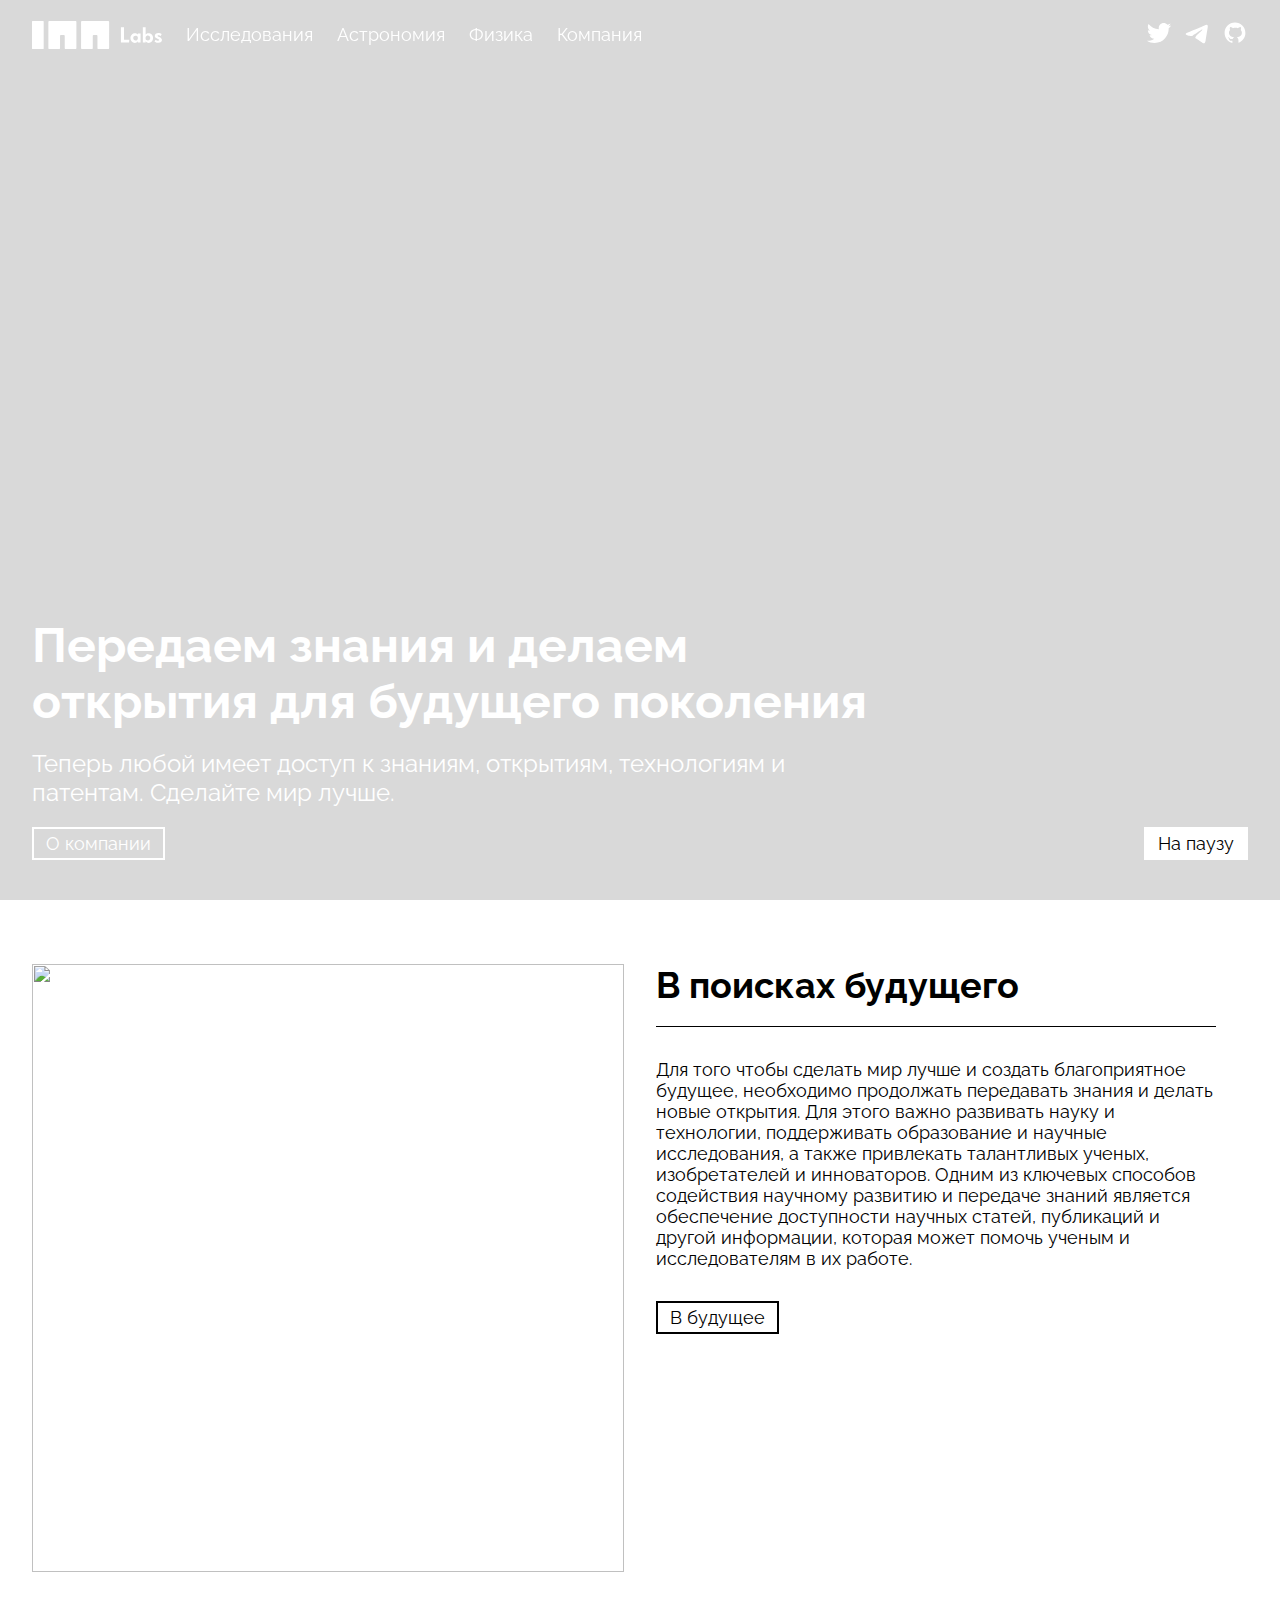
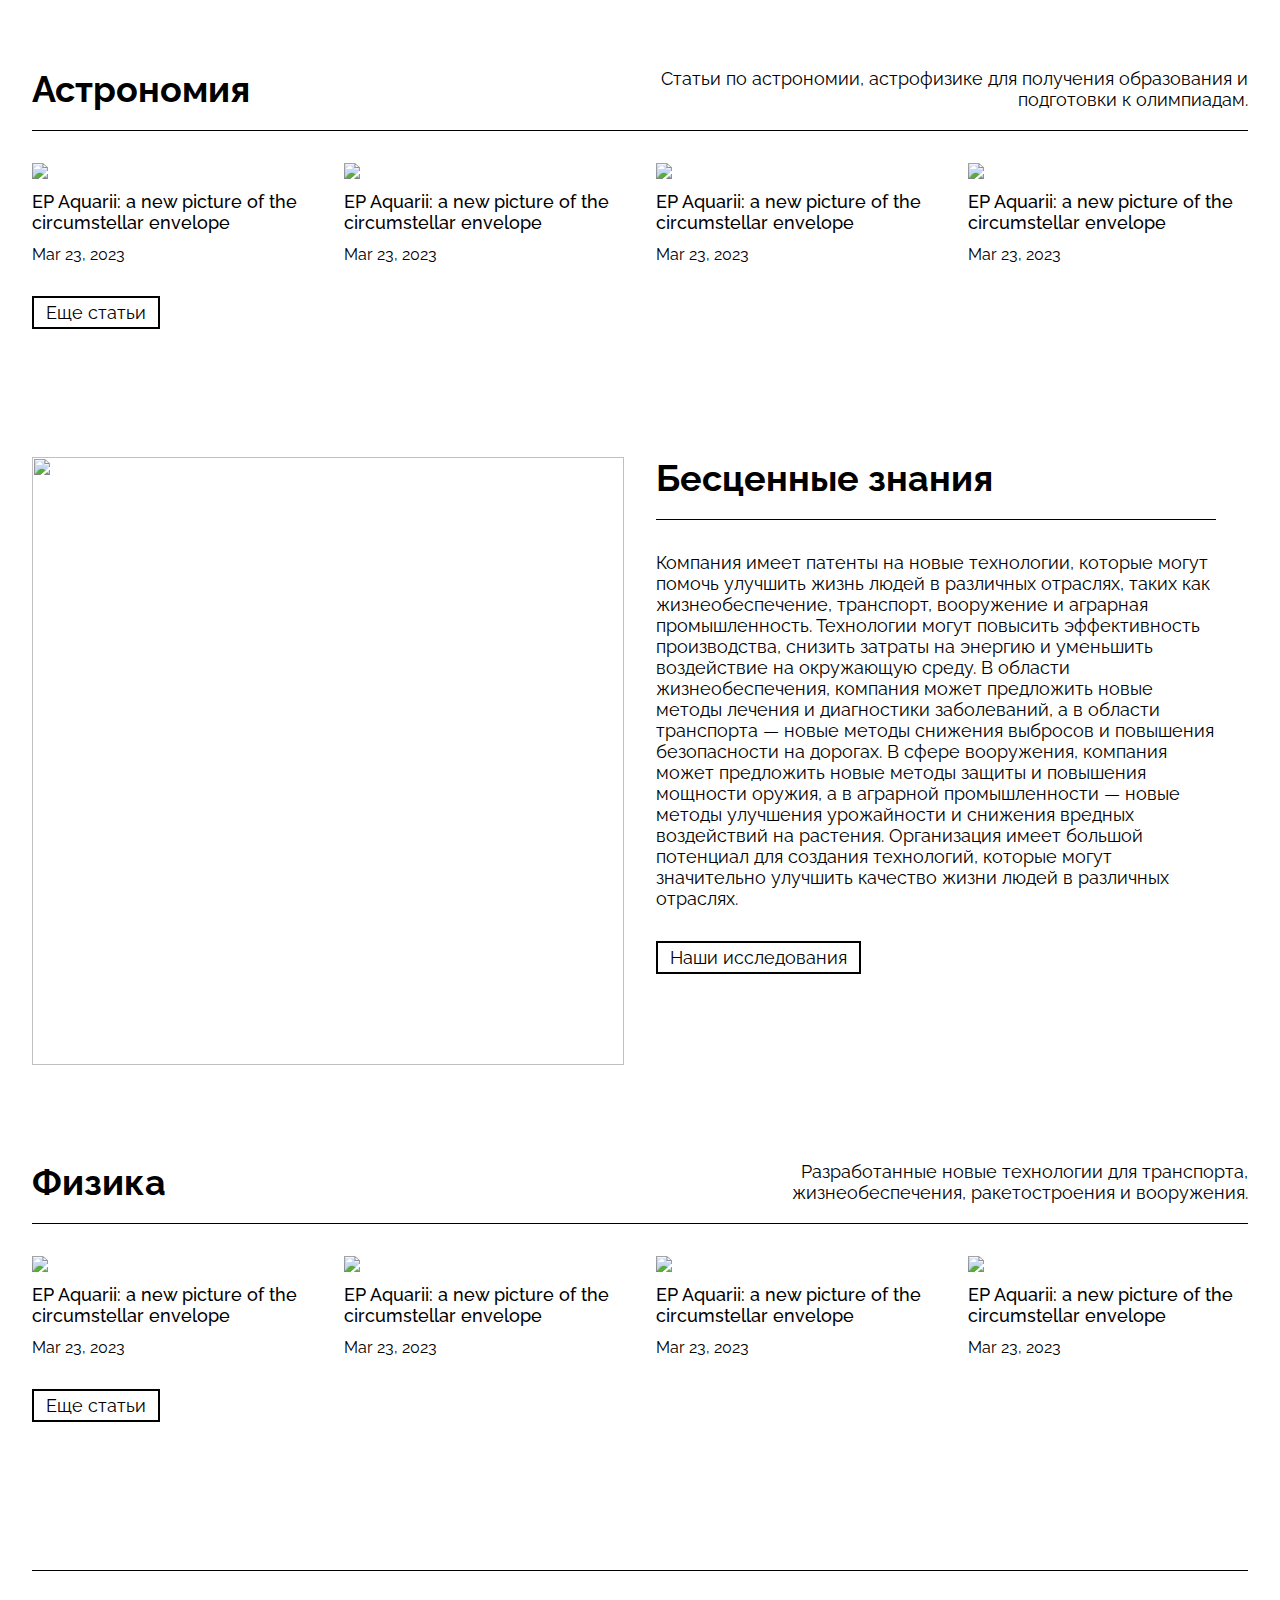
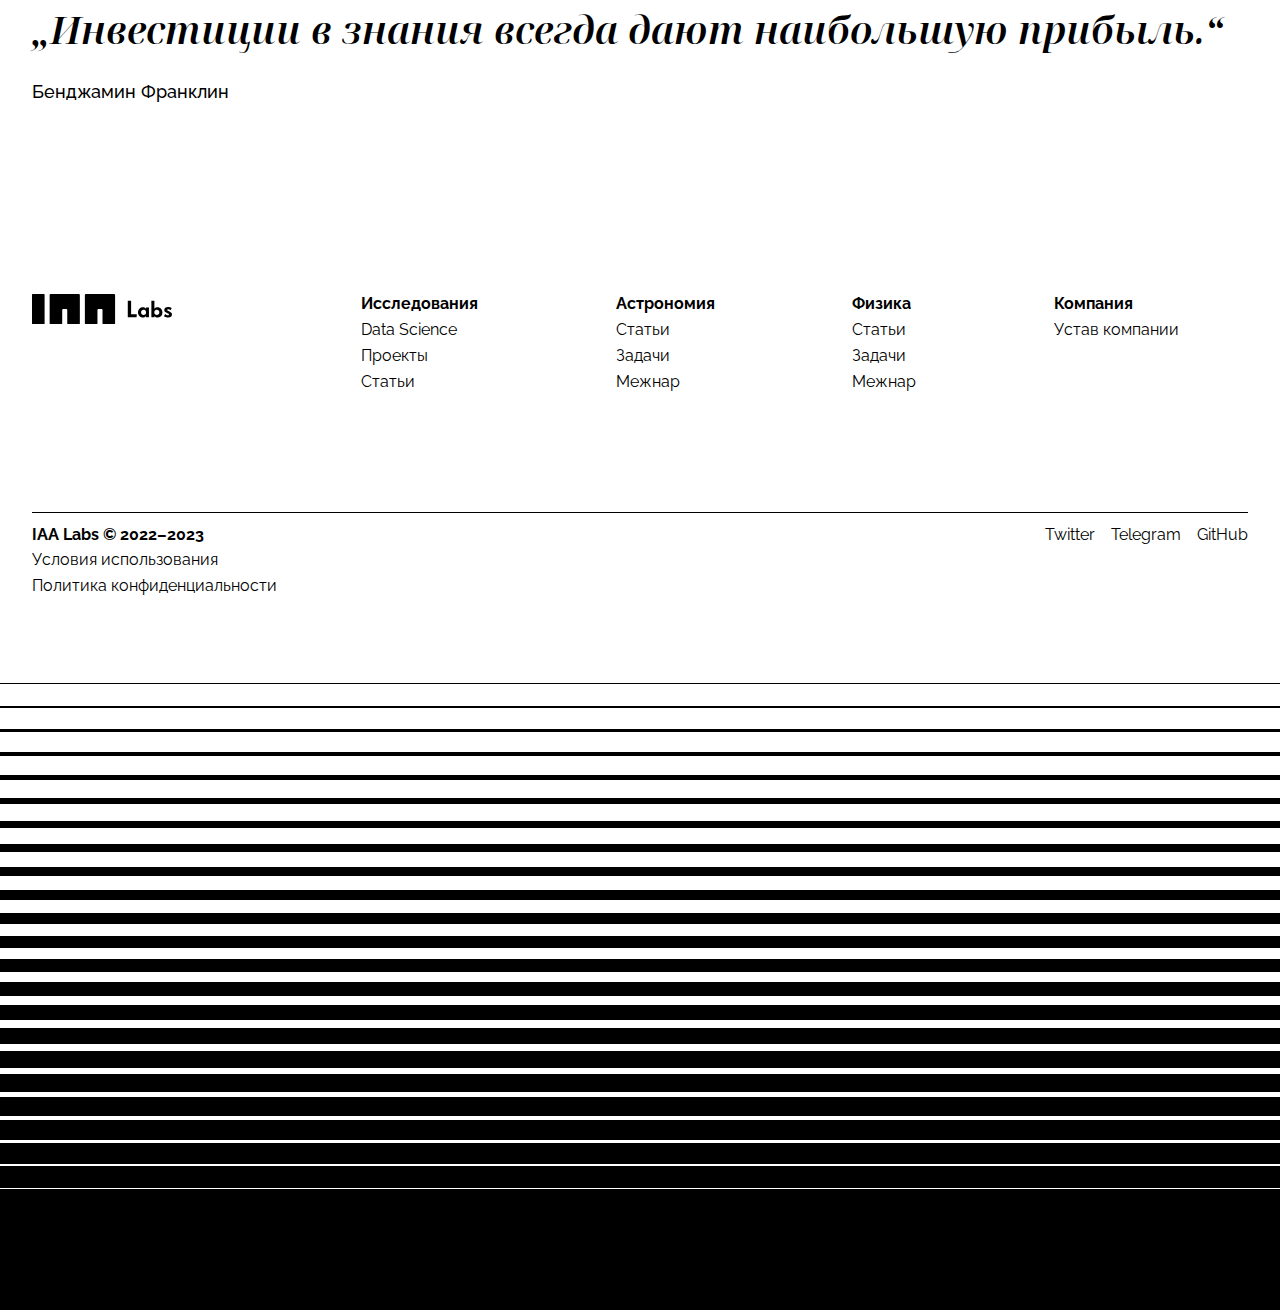
==== commit 280032d3: "-" ====
--- a/index.html
+++ b/index.html
@@ -14,6 +14,7 @@
     <meta name="twitter:card" content="summary_large_image">
     <meta name="twitter:site" content="@iaa2005">
     <meta name="twitter:image" content="https://iaa2005.tk/images/iaa-labs.jpeg">
+    <meta name="yandex-verification" content="7e8ef37c72462755" />
     <link rel="stylesheet" href="/style.css">
     <link rel="preconnect" href="https://fonts.googleapis.com">
     <link rel="preconnect" href="https://fonts.gstatic.com" crossorigin>
--- a/style.css
+++ b/style.css
@@ -272,16 +272,17 @@
 }
 
 .header-intro div h1 {
-    font-size: 48px;
+    font-size: 54px;
     width: 50%;
-    color: var(--header-primary-top-color)
+    color: var(--header-primary-top-color);
+    font-weight: 500;
 }
 
 .header-intro div h2 {
-    font-size: 24px;
+    font-size: 22px;
     font-weight: 400;
     width: 50%;
-    color: var(--header-primary-top-color)
+    color: var(--header-primary-top-color);
 }
 
 .header-intro img {
@@ -293,7 +294,7 @@
 .header-intro span {
     font-size: 14px;
     display: block;
-    margin: 32px 0 32px 0;
+    margin: 32px 0 0 0;
     color: var(--header-primary-top-color-alt);
     font-style: italic;
 }
@@ -457,6 +458,72 @@
     background-color: var(--header-primary);
     color: var(--header-secondary);
     border: 0px solid transparent;
+}
+
+.mobile-menu {
+    display: none;
+    flex-direction: column;
+    position: fixed;
+    top: 0;
+    width: calc(100vw - 64px);
+    height: calc(100vh - 40px);
+    padding: 20px 32px;
+    background-color: var(--header-secondary-scroll-color);
+    z-index: 1;
+    gap: 4px;
+}
+
+.mobile-menu .menu-text,
+.mobile-menu .header-in-2 {
+    display: block;
+    text-decoration: none;
+    width: fit-content;
+}
+
+.mobile-menu .header-in-2 a {
+    text-decoration-line: none;
+}
+
+.mobile-menu .header-in-2 {
+    margin-top: 54px;
+}
+
+.logo-href-and-logo {
+    margin-bottom: 64px;
+    display: flex;
+    justify-content: space-between;
+    align-content: center;
+}
+
+.mobile-menu .logo-img path,
+.mobile-menu .img-social path {
+    fill: var(--header-primary-scroll-color);
+}
+
+.mobile-menu .header-in-2 a svg {
+    width: 32px;
+}
+
+.mobile-menu .menu-text {
+    border-bottom: 1px solid transparent;
+    transition: color 0.3s;
+    color: var(--header-primary-scroll-color);
+    font-size: 24px;
+}
+
+.mobile-menu .menu-text:hover {
+    border-bottom: 1px solid var(--header-primary-scroll-color);
+    cursor: pointer;
+}
+
+.mobile-menu .menu-btn {
+    color: var(--header-primary-scroll-color);
+}
+
+.mobile-menu .menu-btn:hover {
+    cursor: pointer;
+    background-color: var(--header-primary-scroll-color);
+    color: var(--header-secondary-scroll-color);
 }
 
 .invert-btn {
@@ -511,6 +578,81 @@
     color: var(--secondary-color);
 }
 
+
+
+
+.simple-intro {
+    display: flex;
+    align-items: start;
+    gap: 64px;
+    padding-top: 72px;
+}
+
+.simple-intro div {
+    display: block;
+    margin: 0;
+    width: -webkit-fill-available;
+}
+
+.simple-intro img {
+    max-width: calc(min(50vw - 64px, 1504px/2 - 64px));
+    height: calc(min(50vw - 64px, 1504px/2 - 64px));
+    object-fit: cover;
+}
+
+.simple-intro div h2, .simple-intro div h1 {
+    width: auto;
+}
+
+.meta-data-div {
+    padding: 64px 32px 32px 32px;
+}
+
+.meta-data-div .rule {
+    margin-bottom: 12px;
+}
+
+.meta-data-div .datas {
+    display: flex;
+    gap: 64px;
+    /* justify-content: space-between; */
+}
+
+.meta-data-div .data {
+    display: flex;
+    flex-direction: column;
+    gap: 4px;
+    width: fit-content;
+}
+
+.meta-data-div h1 {
+    font-size: 16px;
+    display: block;
+    margin: 0;
+    width: fit-content;
+}
+
+.section {
+    display: block;
+    padding-left: 164px;
+    padding-right: 120px;
+    padding-top: 32px;
+    font-size: large;
+}
+
+.section h2 {
+    margin-top: 48px;
+}
+
+.meta-data-div a:any-link {
+    border-bottom: 1px solid var(--primary-color);
+}
+
+.meta-data-div a:any-link:hover {
+    cursor: pointer;
+}
+
+
 @media screen and (max-width: 1100px) {
     .docs-menu {
         display: grid;
@@ -527,6 +669,10 @@
 }
 
 @media screen and (max-width: 920px) {
+    /* .mobile-menu {
+        display: flex;
+    } */
+
     .menu-btn {
         display: block;
     }
@@ -576,7 +722,8 @@
     .project-div img {
         width: calc(min(1504px - 64px, 100vw - 64px));
         height: calc(min(1504px - 64px, 100vw - 64px));
-        max-width: -webkit-fill-available;;
+        max-width: -webkit-fill-available;
+        ;
         max-height: -webkit-fill-available;
     }
 
@@ -609,7 +756,7 @@
 
     .intro-text-in h1 {
         margin-bottom: 0;
-        font-size: 42px;
+        font-size: 38px;
     }
 
     .intro-text-in h2 {
@@ -625,6 +772,17 @@
         gap: 0px;
         margin-top: 32px;
         margin-bottom: 32px;
+        /* margin: 32px; */
+    }
+
+    /* .header-intro {
+        padding: 32px 16px;
+    } */
+
+    .header-intro img {
+        width: calc(min(1504px - 64px, 100vw - 64px));
+        height: calc(min(1504px - 64px, 100vw - 64px)/1.5);
+        /* object-fit: cover; */
     }
 
     .header-intro div h1 {
@@ -635,9 +793,43 @@
     .header-intro div h2 {
         width: auto;
     }
+
+    .simple-intro {
+        display: block;
+    }
+
+    .simple-intro img {
+        width: calc(min(1504px - 64px, 100vw - 64px));
+        height: calc(min(1504px - 64px, 100vw - 64px)/2);
+        max-width: calc(min(1504px - 64px, 100vw - 64px));
+    }
+
+    .section {
+        display: block;
+        padding-left: 32px;
+        padding-right: 32px;
+        padding-top: 32px;
+        font-size: large;
+    }
+
 }
 
 @media screen and (max-width: 540px) {
+    header {
+        padding: 20px 16px;
+    }
+
+    .intro-text {
+        padding: 60px 16px 40px 16px;
+        width: calc(100vw - 32px);
+        max-width: calc(1504px - 32px);
+    }
+
+    .docs-div {
+        max-width: calc(1504px - 32px);
+        padding: 64px 16px 16px 16px;
+    }
+
     .docs-menu {
         display: grid;
         grid-template-columns: repeat(1, 1fr);
@@ -647,13 +839,77 @@
     }
 
     .doc-menu {
-        width: calc(min((100vw - 32px*2), 1504px - 32px*2));
+        width: calc(min((100vw - 32px), 1504px - 32px));
         display: block;
     }
 
     .doc-menu img {
-        width: calc(min((100vw - 32px*2), 1504px - 32px*2));
+        width: calc(min((100vw - 32px), 1504px - 32px));
         display: block;
     }
 
+    .header-intro div h1 {
+        font-size: 42px;
+    }
+
+    .header-intro div h2 {
+        font-size: 18px;
+    }
+
+    .project-div {
+        flex-direction: column;
+        padding: 64px 16px 16px 16px;
+    }
+
+    .citate-div,
+    .project-div {
+        padding: 64px 16px 16px 16px;
+    }
+
+    footer {
+        width: calc(100vw - 32px);
+        max-width: calc(1504px - 32px);
+        padding: 64px 16px;
+    }
+
+    .header-intro {
+        padding: 32px 16px;
+    }
+
+    .header-intro img {
+        width: calc(min(1504px - 32px, 100vw - 32px));
+        height: calc(min(1504px - 32px, 100vw - 23px)/1.5);
+        max-width: calc(min(1504px - 32px, 100vw - 32px));
+        /* object-fit: cover; */
+    }
+
+    .project-div img {
+        width: calc(min(1504px - 32px, 100vw - 32px));
+        height: calc(min(1504px - 32px, 100vw - 23px));
+    }
+
+    .mobile-menu {
+        width: calc(100vw - 32px);
+        height: calc(100vh - 40px);
+        padding: 20px 16px;
+    }
+
+    .meta-data-div {
+        padding: 64px 16px 16px 16px;
+    }
+
+    .meta-data-div .datas {
+        display: flex;
+        flex-direction: column;
+        gap: 12px;
+        /* justify-content: space-between; */
+    }
+
+    .simple-intro img {
+        height: calc(min(1504px - 32px, 100vw - 23px));
+    }
+
+    .citate-div h1 {
+        font-size: 32px;
+    }
 }